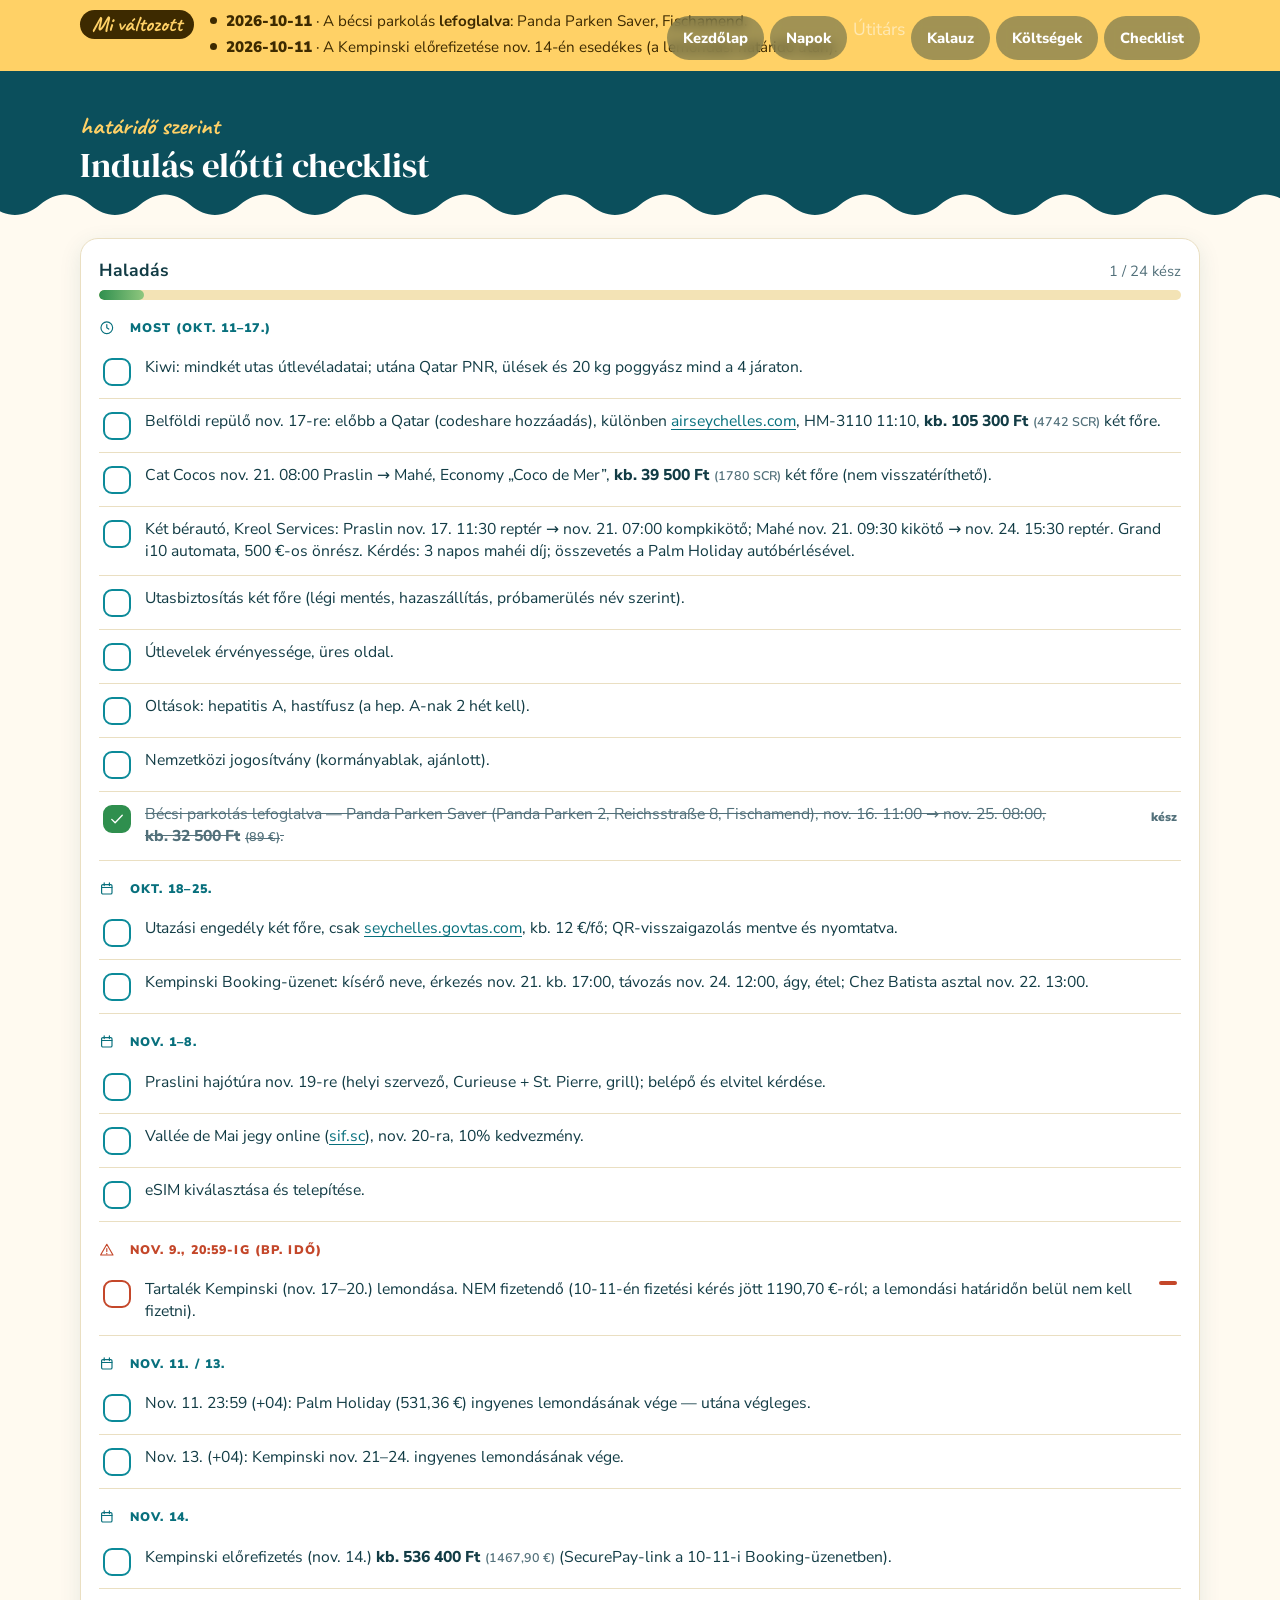
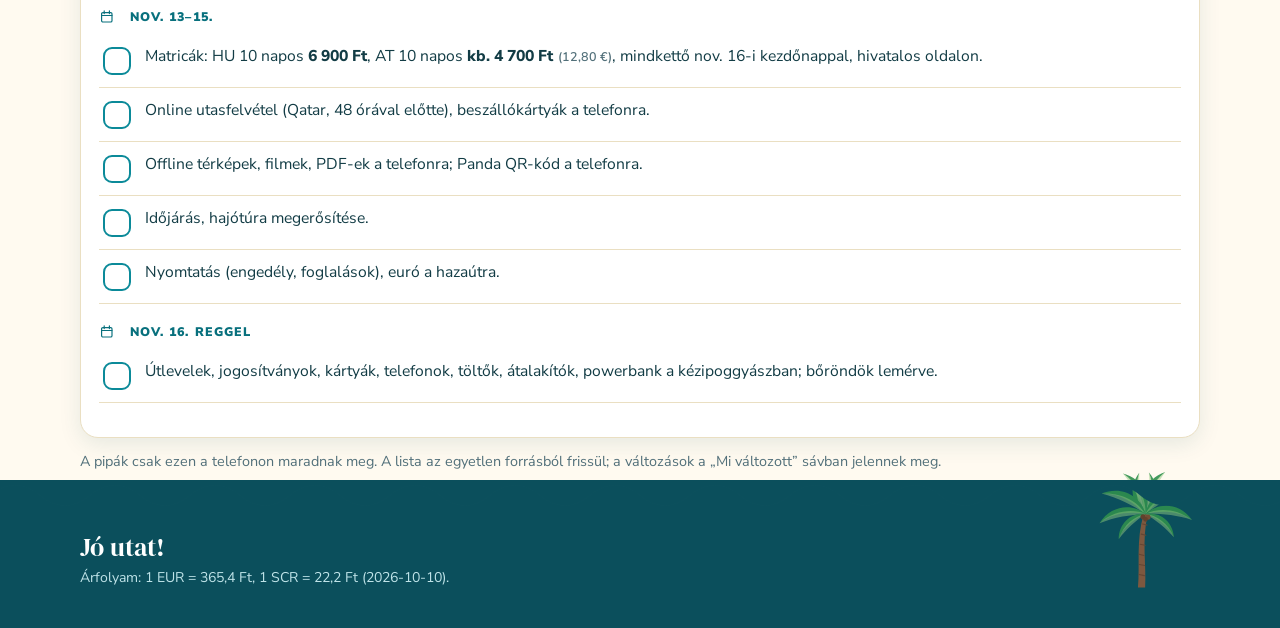
==== checklist.html @ 1a0207c1 "update 2026-10-11 13:20" ====
<!doctype html>
<html lang="hu">
<head>
<meta charset="utf-8">
<meta name="viewport" content="width=device-width,initial-scale=1,viewport-fit=cover">
<meta name="theme-color" content="#0b4f5c">
<meta name="robots" content="noindex, nofollow">
<meta name="rate-eur" content="365.4"><meta name="rate-scr" content="22.2"><meta name="rate-date" content="open.er-api.com, 2026-10-10">
<title>Indulás előtti checklist | Seychelle 2026</title>
<meta name="description" content="Határidő szerinti teendők az indulásig, 2026. november 16-ig.">
<link rel="stylesheet" href="assets/css/site.css">
</head>
<body>
<div class="changed" role="status">
  <div class="wrap">
    <span class="tag">Mi változott</span>
    <ul><li><time datetime="2026-10-11">2026-10-11</time> · A bécsi parkolás <b>lefoglalva</b>: Panda Parken Saver, Fischamend.</li><li><time datetime="2026-10-11">2026-10-11</time> · A Kempinski előrefizetése nov. 14-én esedékes (a lemondási határidő után).</li></ul>
  </div>
</div>
<header class="pagehead" style="background:var(--deep);color:#fff;padding:18px 0 34px">
  <div class="wrap"><nav class="topnav" aria-label="Fő menü"><a href="index.html">Kezdőlap</a><a href="index.html#napok">Napok</a><span class="soon " title="hamarosan" aria-disabled="true">Útitárs</span><a href="kalauz.html">Kalauz</a><a href="koltsegek.html">Költségek</a><a href="checklist.html">Checklist</a></nav>
    <div class="kick" style="font-family:var(--hand);font-weight:700;font-size:1.55rem;color:var(--sun);margin-top:18px">határidő szerint</div>
    <h1 style="color:#fff">Indulás előtti checklist</h1>
  </div>
</header>
<div class="wave" aria-hidden="true"></div>
<main class="wrap" style="padding-top:18px">
  <div class="card" id="cl-main">
    <div style="display:flex;justify-content:space-between;align-items:baseline;gap:12px"><b>Haladás</b><span data-progress-label class="small" style="color:var(--muted)"></span></div>
    <div class="prog" data-progress="#cl-main"><i></i></div>
      <div class="cl-group">
        <h4><svg class="ic" aria-hidden="true"><use href="assets/icons.svg#clock"/></svg>Most (okt. 11–17.)</h4>
        <label class="chk"><input type="checkbox" data-k="cl1"><span class="box"><svg class="ic" aria-hidden="true"><use href="assets/icons.svg#check"/></svg></span><span class="tx">Kiwi: mindkét utas útlevéladatai; utána Qatar PNR, ülések és 20 kg poggyász mind a 4 járaton.</span><span class="due"></span></label>
        <label class="chk"><input type="checkbox" data-k="cl2"><span class="box"><svg class="ic" aria-hidden="true"><use href="assets/icons.svg#check"/></svg></span><span class="tx">Belföldi repülő nov. 17-re: előbb a Qatar (codeshare hozzáadás), különben <a href="https://www.airseychelles.com" target="_blank" rel="noopener">airseychelles.com</a>, HM-3110 11:10, <span class="ar"><span class="ar-ft">kb. 105 300 Ft</span><span class="ar-eredeti">4742 SCR</span></span> két főre.</span><span class="due"></span></label>
        <label class="chk"><input type="checkbox" data-k="cl3"><span class="box"><svg class="ic" aria-hidden="true"><use href="assets/icons.svg#check"/></svg></span><span class="tx">Cat Cocos nov. 21. 08:00 Praslin → Mahé, Economy „Coco de Mer”, <span class="ar"><span class="ar-ft">kb. 39 500 Ft</span><span class="ar-eredeti">1780 SCR</span></span> két főre (nem visszatéríthető).</span><span class="due"></span></label>
        <label class="chk"><input type="checkbox" data-k="cl4"><span class="box"><svg class="ic" aria-hidden="true"><use href="assets/icons.svg#check"/></svg></span><span class="tx">Két bérautó, Kreol Services: Praslin nov. 17. 11:30 reptér → nov. 21. 07:00 kompkikötő; Mahé nov. 21. 09:30 kikötő → nov. 24. 15:30 reptér. Grand i10 automata, 500 €-os önrész. Kérdés: 3 napos mahéi díj; összevetés a Palm Holiday autóbérlésével.</span><span class="due"></span></label>
        <label class="chk"><input type="checkbox" data-k="cl5"><span class="box"><svg class="ic" aria-hidden="true"><use href="assets/icons.svg#check"/></svg></span><span class="tx">Utasbiztosítás két főre (légi mentés, hazaszállítás, próbamerülés név szerint).</span><span class="due"></span></label>
        <label class="chk"><input type="checkbox" data-k="cl6"><span class="box"><svg class="ic" aria-hidden="true"><use href="assets/icons.svg#check"/></svg></span><span class="tx">Útlevelek érvényessége, üres oldal.</span><span class="due"></span></label>
        <label class="chk"><input type="checkbox" data-k="cl7"><span class="box"><svg class="ic" aria-hidden="true"><use href="assets/icons.svg#check"/></svg></span><span class="tx">Oltások: hepatitis A, hastífusz (a hep. A-nak 2 hét kell).</span><span class="due"></span></label>
        <label class="chk"><input type="checkbox" data-k="cl8"><span class="box"><svg class="ic" aria-hidden="true"><use href="assets/icons.svg#check"/></svg></span><span class="tx">Nemzetközi jogosítvány (kormányablak, ajánlott).</span><span class="due"></span></label>
        <label class="chk"><input type="checkbox" data-k="cl9" checked disabled><span class="box"><svg class="ic" aria-hidden="true"><use href="assets/icons.svg#check"/></svg></span><span class="tx">Bécsi parkolás lefoglalva — Panda Parken Saver (Panda Parken 2, Reichsstraße 8, Fischamend), nov. 16. 11:00 → nov. 25. 08:00, <span class="ar"><span class="ar-ft">kb. 32 500 Ft</span><span class="ar-eredeti">89 €</span></span>.</span><span class="due">kész</span></label>
      </div>
      <div class="cl-group">
        <h4><svg class="ic" aria-hidden="true"><use href="assets/icons.svg#calendar"/></svg>okt. 18–25.</h4>
        <label class="chk"><input type="checkbox" data-k="cl10"><span class="box"><svg class="ic" aria-hidden="true"><use href="assets/icons.svg#check"/></svg></span><span class="tx">Utazási engedély két főre, csak <a href="https://seychelles.govtas.com" target="_blank" rel="noopener">seychelles.govtas.com</a>, kb. 12 €/fő; QR-visszaigazolás mentve és nyomtatva.</span><span class="due"></span></label>
        <label class="chk"><input type="checkbox" data-k="cl11"><span class="box"><svg class="ic" aria-hidden="true"><use href="assets/icons.svg#check"/></svg></span><span class="tx">Kempinski Booking-üzenet: kísérő neve, érkezés nov. 21. kb. 17:00, távozás nov. 24. 12:00, ágy, étel; Chez Batista asztal nov. 22. 13:00.</span><span class="due"></span></label>
      </div>
      <div class="cl-group">
        <h4><svg class="ic" aria-hidden="true"><use href="assets/icons.svg#calendar"/></svg>nov. 1–8.</h4>
        <label class="chk"><input type="checkbox" data-k="cl12"><span class="box"><svg class="ic" aria-hidden="true"><use href="assets/icons.svg#check"/></svg></span><span class="tx">Praslini hajótúra nov. 19-re (helyi szervező, Curieuse + St. Pierre, grill); belépő és elvitel kérdése.</span><span class="due"></span></label>
        <label class="chk"><input type="checkbox" data-k="cl13"><span class="box"><svg class="ic" aria-hidden="true"><use href="assets/icons.svg#check"/></svg></span><span class="tx">Vallée de Mai jegy online (<a href="https://www.sif.sc" target="_blank" rel="noopener">sif.sc</a>), nov. 20-ra, 10% kedvezmény.</span><span class="due"></span></label>
        <label class="chk"><input type="checkbox" data-k="cl14"><span class="box"><svg class="ic" aria-hidden="true"><use href="assets/icons.svg#check"/></svg></span><span class="tx">eSIM kiválasztása és telepítése.</span><span class="due"></span></label>
      </div>
      <div class="cl-group">
        <h4 style="color:var(--coral-d)"><svg class="ic" aria-hidden="true"><use href="assets/icons.svg#alert"/></svg>Nov. 9., 20:59-ig (bp. idő)</h4>
        <label class="chk crit"><input type="checkbox" data-k="cl15"><span class="box"><svg class="ic" aria-hidden="true"><use href="assets/icons.svg#check"/></svg></span><span class="tx">Tartalék Kempinski (nov. 17–20.) lemondása. NEM fizetendő (10-11-én fizetési kérés jött 1190,70 €-ról; a lemondási határidőn belül nem kell fizetni).</span><span class="due"></span></label>
      </div>
      <div class="cl-group">
        <h4><svg class="ic" aria-hidden="true"><use href="assets/icons.svg#calendar"/></svg>nov. 11. / 13.</h4>
        <label class="chk"><input type="checkbox" data-k="cl16"><span class="box"><svg class="ic" aria-hidden="true"><use href="assets/icons.svg#check"/></svg></span><span class="tx">Nov. 11. 23:59 (+04): Palm Holiday (531,36 €) ingyenes lemondásának vége — utána végleges.</span><span class="due"></span></label>
        <label class="chk"><input type="checkbox" data-k="cl17"><span class="box"><svg class="ic" aria-hidden="true"><use href="assets/icons.svg#check"/></svg></span><span class="tx">Nov. 13. (+04): Kempinski nov. 21–24. ingyenes lemondásának vége.</span><span class="due"></span></label>
      </div>
      <div class="cl-group">
        <h4><svg class="ic" aria-hidden="true"><use href="assets/icons.svg#calendar"/></svg>nov. 14.</h4>
        <label class="chk"><input type="checkbox" data-k="cl18"><span class="box"><svg class="ic" aria-hidden="true"><use href="assets/icons.svg#check"/></svg></span><span class="tx">Kempinski előrefizetés (nov. 14.) <span class="ar"><span class="ar-ft">kb. 536 400 Ft</span><span class="ar-eredeti">1467,90 €</span></span> (SecurePay-link a 10-11-i Booking-üzenetben).</span><span class="due"></span></label>
      </div>
      <div class="cl-group">
        <h4><svg class="ic" aria-hidden="true"><use href="assets/icons.svg#calendar"/></svg>nov. 13–15.</h4>
        <label class="chk"><input type="checkbox" data-k="cl19"><span class="box"><svg class="ic" aria-hidden="true"><use href="assets/icons.svg#check"/></svg></span><span class="tx">Matricák: HU 10 napos <span class="ar"><span class="ar-ft">6 900 Ft</span></span>, AT 10 napos <span class="ar"><span class="ar-ft">kb. 4 700 Ft</span><span class="ar-eredeti">12,80 €</span></span>, mindkettő nov. 16-i kezdőnappal, hivatalos oldalon.</span><span class="due"></span></label>
        <label class="chk"><input type="checkbox" data-k="cl20"><span class="box"><svg class="ic" aria-hidden="true"><use href="assets/icons.svg#check"/></svg></span><span class="tx">Online utasfelvétel (Qatar, 48 órával előtte), beszállókártyák a telefonra.</span><span class="due"></span></label>
        <label class="chk"><input type="checkbox" data-k="cl21"><span class="box"><svg class="ic" aria-hidden="true"><use href="assets/icons.svg#check"/></svg></span><span class="tx">Offline térképek, filmek, PDF-ek a telefonra; Panda QR-kód a telefonra.</span><span class="due"></span></label>
        <label class="chk"><input type="checkbox" data-k="cl22"><span class="box"><svg class="ic" aria-hidden="true"><use href="assets/icons.svg#check"/></svg></span><span class="tx">Időjárás, hajótúra megerősítése.</span><span class="due"></span></label>
        <label class="chk"><input type="checkbox" data-k="cl23"><span class="box"><svg class="ic" aria-hidden="true"><use href="assets/icons.svg#check"/></svg></span><span class="tx">Nyomtatás (engedély, foglalások), euró a hazaútra.</span><span class="due"></span></label>
      </div>
      <div class="cl-group">
        <h4><svg class="ic" aria-hidden="true"><use href="assets/icons.svg#calendar"/></svg>nov. 16. reggel</h4>
        <label class="chk"><input type="checkbox" data-k="cl24"><span class="box"><svg class="ic" aria-hidden="true"><use href="assets/icons.svg#check"/></svg></span><span class="tx">Útlevelek, jogosítványok, kártyák, telefonok, töltők, átalakítók, powerbank a kézipoggyászban; bőröndök lemérve.</span><span class="due"></span></label>
      </div>
  </div>
  <p class="small" style="margin:12px 0 28px;color:var(--muted);font-size:.9rem">A pipák csak ezen a telefonon maradnak meg. A lista az egyetlen forrásból frissül; a változások a „Mi változott” sávban jelennek meg.</p>
</main>
<footer class="foot">
  <div class="wave deep" aria-hidden="true"></div>
  <div class="wrap">
    <img class="palm" src="assets/ill/palm.svg" alt="">
    <h3>Jó utat!</h3>
    <p class="rates" data-rates>Árfolyam: 1 EUR = 365,4 Ft, 1 SCR = 22,2 Ft (2026-10-10).</p>
  </div>
</footer>
<nav class="tabs" aria-label="Alsó menü"><a href="index.html"><svg class="ic" aria-hidden="true"><use href="assets/icons.svg#map"/></svg>Kezdőlap</a><a href="index.html#napok"><svg class="ic" aria-hidden="true"><use href="assets/icons.svg#calendar"/></svg>Napok</a><span class="soon " title="hamarosan" aria-disabled="true"><svg class="ic" aria-hidden="true"><use href="assets/icons.svg#bag"/></svg>Útitárs</span><a href="checklist.html" aria-current="page"><svg class="ic" aria-hidden="true"><use href="assets/icons.svg#list"/></svg>Checklist</a></nav>
<script src="assets/js/site.js" defer></script>
</body>
</html>
---- assets/css/site.css ----
/* Seychelle útiterv: mobile-first design system.
   Tokens first, then base, layout, components. No build step. */
@font-face{font-family:"DM Serif Display";src:url(../fonts/DMSerifDisplay-Regular.woff) format("woff");font-display:swap}
@font-face{font-family:"Caveat";src:url(../fonts/Caveat.woff) format("woff");font-weight:400 700;font-display:swap}
@font-face{font-family:"Nunito Sans";src:url(../fonts/NunitoSans.woff) format("woff");font-weight:200 1000;font-display:swap}

:root{
  --deep:#0b4f5c; --deep2:#082f38; --lagoon:#0b8a99; --lagoon-d:#08707d; --foam:#e3f4f5;
  --paper:#fffaf0; --sand:#fbf3e1; --sand2:#f3e3b5; --line:#eadfc2;
  --coral:#ef6f4c; --coral-d:#c4472a; --sun:#ffd166; --sun-d:#9a6a00;
  --palm:#2f8f4e; --palm-d:#23703c; --leaf:#8fc77e; --gold:#c89500;
  --ink:#123c45; --muted:#52707a; --white:#fff;
  --r:18px; --r-s:12px; --shadow:0 6px 22px rgba(11,79,92,.10); --shadow-s:0 2px 8px rgba(11,79,92,.08);
  --serif:"DM Serif Display",Georgia,serif; --hand:"Caveat","Bradley Hand",cursive;
  --sans:"Nunito Sans","Avenir Next",system-ui,-apple-system,"Segoe UI",sans-serif;
}
*{box-sizing:border-box}
html{-webkit-text-size-adjust:100%;scroll-behavior:smooth}
body{margin:0;background:var(--paper);color:var(--ink);font:400 17px/1.55 var(--sans);padding-bottom:84px;
  -webkit-font-smoothing:antialiased}
img,svg{max-width:100%}
a{color:var(--lagoon-d);text-underline-offset:3px}
h1,h2,h3{font-family:var(--serif);font-weight:400;color:var(--deep);margin:0;line-height:1.12}
h4{margin:0 0 6px;font-size:.78rem;text-transform:uppercase;letter-spacing:.09em;color:var(--lagoon-d);font-weight:900}
p{margin:0 0 .8em}
.wrap{width:min(1120px,100% - 32px);margin-inline:auto}
.sr{position:absolute;left:-9999px}
.ic{width:1.25em;height:1.25em;flex:none;vertical-align:-.22em}
:focus-visible{outline:3px solid var(--coral);outline-offset:3px;border-radius:6px}

/* "Mi változott" band: top of every page */
.changed{background:var(--sun);color:#3d2a00;font-size:.95rem}
.changed .wrap{display:flex;gap:10px 16px;align-items:flex-start;padding:10px 0;flex-wrap:wrap}
.changed .tag{font-family:var(--hand);font-weight:700;font-size:1.35rem;line-height:1;background:#3d2a00;color:var(--sun);padding:3px 12px 4px;border-radius:999px}
.changed time{font-weight:900}
.changed ul{margin:0;padding:0;list-style:none;flex:1 1 280px}
.changed li{margin:0 0 2px}
.changed li::before{content:"";display:inline-block;width:7px;height:7px;border-radius:50%;background:#3d2a00;margin:0 9px 2px 0}

/* Hero */
.hero{position:relative;color:#fff;background:var(--deep);isolation:isolate;overflow:hidden;
  min-height:min(74svh,760px);display:flex;flex-direction:column;justify-content:flex-end;padding:64px 0 56px}
.hero>.bg{position:absolute;inset:0;width:100%;height:100%;object-fit:cover;object-position:64% 80%;z-index:-3}
.hero::before{content:"";position:absolute;inset:0;z-index:-2;
  background:linear-gradient(180deg,rgba(8,47,56,.55) 0%,rgba(8,47,56,.06) 30%,rgba(8,47,56,.35) 62%,rgba(8,47,56,.9) 100%)}
.hero .palm{display:none;position:absolute;bottom:-12px;z-index:-1;pointer-events:none;filter:drop-shadow(0 6px 10px rgba(8,47,56,.35))}
.hero .who{text-shadow:0 2px 12px rgba(8,47,56,.85),0 0 3px rgba(8,47,56,.6);font-family:var(--hand);font-weight:700;font-size:clamp(1.5rem,5vw,2.1rem);color:var(--sun);line-height:1;margin-bottom:6px}
.hero h1{color:#fff;font-size:clamp(2.7rem,12vw,5.6rem);letter-spacing:-.01em;text-shadow:0 3px 24px rgba(8,47,56,.55)}
.hero .route{font-size:clamp(1.05rem,3.4vw,1.4rem);margin:10px 0 22px;font-weight:700;text-shadow:0 2px 12px rgba(8,47,56,.6)}
.hero .route i{font-style:normal;color:var(--sun);margin:0 .35em}
.stats{display:grid;grid-template-columns:1fr 1fr;gap:10px;max-width:720px}
.stat{background:rgba(8,47,56,.46);backdrop-filter:blur(8px);-webkit-backdrop-filter:blur(8px);border:1px solid rgba(255,255,255,.28);border-radius:var(--r-s);padding:8px 12px}
.stat b{display:block;font-family:var(--serif);font-weight:400;font-size:1.65rem;line-height:1;color:var(--sun)}
.stat span{font-size:.8rem;line-height:1.25;display:block;margin-top:3px}
.count{display:inline-flex;gap:8px;align-items:center;margin-top:16px;background:var(--coral-d);color:#fff;border-radius:999px;padding:7px 16px;font-weight:800;font-size:.95rem}
.count:empty{display:none}
.hero>.credit,.dayhero>.credit{position:absolute;right:8px;bottom:56px;writing-mode:vertical-rl;font-size:.68rem;color:rgba(255,255,255,.9);text-shadow:0 1px 3px rgba(0,0,0,.7);z-index:2}
.ph .credit{position:absolute;right:10px;top:8px;font-size:.68rem;color:rgba(255,255,255,.92);text-shadow:0 1px 3px rgba(0,0,0,.7)}
.hero>.credit a,.dayhero>.credit a,.ph .credit a{color:inherit}
.wave{height:34px;margin-top:-33px;position:relative;z-index:1;background:url(../ill/wave-paper.svg) repeat-x bottom/200px 100%}
.wave.sand{background-image:url(../ill/wave-sand.svg)}
.wave.deep{background-image:url(../ill/wave-deep.svg);margin-top:0;transform:scaleY(-1);margin-bottom:-1px}

/* Sections */
.sec{padding:40px 0 28px}
.sec.sand{background:var(--sand)}
.sec-head{display:flex;align-items:flex-end;justify-content:space-between;gap:16px;margin-bottom:22px}
.sec-head .kick{font-family:var(--hand);font-weight:700;font-size:1.55rem;line-height:1;color:var(--coral-d)}
.sec-head h2{font-size:clamp(1.9rem,6vw,2.8rem)}
.sec-head .deco{height:74px;width:auto;flex:none;opacity:.95}
.lead{font-size:1.08rem;max-width:62ch}
.card{background:#fff;border-radius:var(--r);box-shadow:var(--shadow);padding:18px 18px 16px;border:1px solid var(--line)}
.card.flat{box-shadow:none}
.card.tint{background:var(--foam);border-color:#c9e6e9}
.card.warm{background:var(--sand);border-color:var(--sand2)}
.card.crit{background:#fff1ec;border-color:#f6c4b6}
.card.crit h4{color:var(--coral-d)}
.card.go{background:#eef7ea;border-color:#cfe6c6}.card.go h4{color:var(--palm-d)}
.grid{display:grid;gap:16px}
.chip{display:inline-flex;align-items:center;gap:6px;font-size:.78rem;font-weight:900;letter-spacing:.04em;padding:3px 11px;border-radius:999px;background:var(--foam);color:var(--deep)}
.chip.crit{background:var(--coral-d);color:#fff}
.chip.ok{background:var(--palm-d);color:#fff}
.chip.sun{background:var(--sun);color:#3d2a00}

/* Prices (build output): <span class="ar"><span class="ar-ft">kb. 106 300 Ft</span><span class="ar-eredeti">291 €</span></span>
   Forint is primary, the original currency is secondary and smaller. HUF items have only .ar-ft. */
.ar{white-space:nowrap}
.ar-ft{font-weight:800}
.ar-eredeti{font-weight:600;font-size:.8em;color:var(--muted);margin-left:.4em}
.ar-eredeti::before{content:"("}.ar-eredeti::after{content:")"}
.big .ar{white-space:normal}
.big .ar-ft{display:block;font-family:var(--serif);font-weight:400;font-size:2rem;color:var(--deep);line-height:1.05}
.big .ar-eredeti{display:block;margin:2px 0 0;font:700 .92rem var(--sans)}
.big .ar-eredeti::before,.big .ar-eredeti::after,.fact .ar-eredeti::before,.fact .ar-eredeti::after{content:none}
.fact .v .ar-ft{display:block}
.fact .v .ar-eredeti{display:block;margin:0;font:700 .74rem var(--sans)}
.alt .ar{font-size:1rem}

/* Buttons and links */
.btn{display:inline-flex;align-items:center;gap:8px;min-height:44px;padding:0 18px;border-radius:999px;background:var(--lagoon-d);color:#fff;
  font-weight:800;font-size:.95rem;text-decoration:none;border:2px solid var(--lagoon-d)}
.btn:hover{background:var(--deep);border-color:var(--deep)}
.btn.ghost{background:transparent;color:var(--lagoon-d)}
.btn.ghost:hover{background:var(--foam)}
.btn.coral{background:var(--coral-d);border-color:var(--coral-d)}
.lnk{font-weight:800;white-space:nowrap}
.lnk .ic{width:.95em;height:.95em;margin-left:3px}

/* Overview map */
.mapcard{padding:0;overflow:hidden;position:relative}
.mapcard img{display:block;width:100%;height:auto}
.legend{display:flex;flex-wrap:wrap;gap:6px 18px;padding:12px 16px;font-size:.88rem;background:#fff;border-top:1px solid var(--line)}
.legend i{display:inline-block;width:26px;height:0;border-top:3px solid;vertical-align:middle;margin-right:7px}

/* 10 days */
.days{display:grid;gap:10px;margin:0;padding:0;list-style:none}
.day{position:relative;display:grid;grid-template-columns:76px 1fr 28px;gap:0 12px;align-items:center;background:#fff;border:1px solid var(--line);
  border-radius:var(--r-s);padding:10px 12px 10px 0;overflow:hidden;color:inherit;text-decoration:none;box-shadow:var(--shadow-s);min-height:76px}
.day::before{content:"";position:absolute;left:0;top:0;bottom:0;width:6px;background:var(--c)}
.day .n{text-align:center;padding-left:10px;line-height:1}
.day .n b{display:block;font-family:var(--serif);font-weight:400;font-size:2rem;color:var(--deep)}
.day .n span{font-size:.64rem;font-weight:900;text-transform:uppercase;letter-spacing:.06em;color:var(--muted)}
.day .t{font-weight:800;line-height:1.25;font-size:.98rem}
.day .t small{display:block;font-weight:600;color:var(--muted);font-size:.84rem;margin-top:2px}
.day .go{color:var(--c)}
.day[data-i=tr]{--c:var(--coral)}.day[data-i=pr]{--c:var(--palm)}.day[data-i=ld]{--c:var(--gold)}.day[data-i=ma]{--c:var(--lagoon)}
a.day:hover{box-shadow:var(--shadow);transform:translateY(-1px)}
.day.soon{background:rgba(255,255,255,.55);box-shadow:none}
.day.soon .go{opacity:.35}
.day.today{outline:3px solid var(--coral-d)}
.day.today::after{content:"MA";position:absolute;right:10px;top:8px;background:var(--coral-d);color:#fff;font-weight:900;font-size:.7rem;padding:1px 9px;border-radius:999px}
.dlegend{display:flex;flex-wrap:wrap;gap:6px 16px;margin:14px 0 0;font-size:.85rem;color:var(--muted)}
.dlegend span::before{content:"";display:inline-block;width:12px;height:12px;border-radius:50%;background:var(--c);margin-right:6px;vertical-align:-1px}

/* Bookings */
.bk{display:grid;gap:14px}
.bk .card{display:grid;grid-template-columns:48px 1fr;gap:4px 14px;align-content:start}
.bk .ico{width:48px;height:48px;border-radius:14px;display:grid;place-items:center;background:var(--foam);color:var(--deep);grid-row:1/4}
.bk .ico svg{width:26px;height:26px}
.bk h3{font-size:1.3rem}
.bk .when{font-weight:700;font-size:.95rem}
.bk .meta{display:flex;flex-wrap:wrap;gap:6px 12px;align-items:center;font-size:.92rem;margin-top:4px}

/* Options: one chosen (exact price, highlighted), the rest below as alternatives */
.optgroup{margin:0 0 28px}
.optgroup>h3{font-size:1.5rem;margin-bottom:4px}
.optgroup>p.q{color:var(--muted);margin-bottom:12px;font-size:.95rem}
.opt{position:relative;background:#fff;border-radius:var(--r);padding:18px 18px 16px;border:2px solid var(--line)}
.opt.sel{border-color:var(--coral-d);box-shadow:0 10px 30px rgba(196,71,42,.16);background:linear-gradient(180deg,#fff 0%,#fff6f1 100%)}
.opt .flag{position:absolute;top:-13px;left:16px;background:var(--coral-d);color:#fff;font-weight:900;font-size:.76rem;letter-spacing:.09em;text-transform:uppercase;
  padding:4px 12px 4px 9px;border-radius:999px;display:inline-flex;gap:5px;align-items:center}
.opt .flag svg{width:15px;height:15px}
.opt h4{margin-top:4px;color:var(--lagoon-d)}
.opt h3{font-size:1.45rem;margin:4px 0 8px}
.opt ul{margin:8px 0 12px;padding-left:1.15em;font-size:.95rem}
.opt li{margin-bottom:3px}
.opt .illo{display:none;position:absolute;right:12px;top:10px;height:56px;opacity:.95}
.alts{margin-top:10px}
.alts>summary{cursor:pointer;list-style:none;display:flex;align-items:center;gap:8px;min-height:44px;font-weight:800;color:var(--lagoon-d);padding:0 4px}
.alts>summary::-webkit-details-marker{display:none}
.alts>summary::before{content:"+";display:grid;place-items:center;width:24px;height:24px;border-radius:50%;background:var(--foam);font-weight:900}
.alts[open]>summary::before{content:"\2212"}
.alt{display:grid;gap:4px 14px;padding:12px 14px;margin-top:8px;border:1.5px dashed #cdbd93;border-radius:var(--r-s);background:rgba(255,255,255,.65)}
.alt b{font-size:1rem}
.alt p{margin:0;font-size:.9rem;color:var(--muted)}

/* Checklist (tickable, saved in localStorage) */
.prog{height:10px;border-radius:99px;background:var(--sand2);overflow:hidden;margin:6px 0 18px}
.prog>i{display:block;height:100%;width:0;background:linear-gradient(90deg,var(--palm),var(--leaf));border-radius:99px;transition:width .3s}
.cl-group{margin:0 0 18px}
.cl-group h4{display:flex;gap:8px;align-items:center;margin-bottom:8px}
.chk{display:grid;grid-template-columns:30px 1fr auto;gap:12px;align-items:start;padding:12px 4px;border-bottom:1px solid var(--line);cursor:pointer;min-height:48px}
.chk input{position:absolute;opacity:0}
.chk .box{width:28px;height:28px;border-radius:9px;border:2.5px solid var(--lagoon);display:grid;place-items:center;color:transparent;background:#fff;margin-top:1px}
.chk .box svg{width:18px;height:18px;stroke-width:3.2}
.chk input:checked+.box{background:var(--palm);border-color:var(--palm);color:#fff}
.chk input:checked~.tx{text-decoration:line-through;color:var(--muted)}
.chk input:focus-visible+.box{outline:3px solid var(--coral);outline-offset:2px}
.chk .tx{font-size:.98rem;line-height:1.4}
.chk .due{font-size:.76rem;font-weight:900;color:var(--muted);white-space:nowrap;padding-top:4px}
.chk.crit .box{border-color:var(--coral-d)}
.chk.crit .due{color:#fff;background:var(--coral-d);padding:2px 9px;border-radius:999px;margin-top:2px}

/* Quick links */
.ql{display:grid;grid-template-columns:1fr 1fr;gap:10px}
.ql a{display:flex;gap:10px;align-items:center;background:#fff;border:1px solid var(--line);border-radius:var(--r-s);padding:12px;text-decoration:none;color:var(--ink);min-height:64px;box-shadow:var(--shadow-s)}
.ql a:hover{border-color:var(--lagoon)}
.ql .qi{width:40px;height:40px;border-radius:12px;background:var(--foam);color:var(--deep);display:grid;place-items:center;flex:none}
.ql b{display:block;font-size:.95rem;line-height:1.2}
.ql small{display:none;color:var(--muted);font-size:.78rem;overflow-wrap:anywhere}

/* Footer */
.foot{background:var(--deep);color:#d6edf0;padding:0 0 28px;margin-top:40px;position:relative}
.foot .wave.deep{margin-top:-33px}
.foot .wrap{padding-top:20px;position:relative}
.foot h3{color:#fff;font-size:1.6rem;margin-bottom:6px}
.foot a{color:var(--sun)}
.foot small,.foot p{font-size:.88rem}
.foot details{margin-top:12px;font-size:.84rem}
.foot summary{cursor:pointer;font-weight:800;min-height:44px;display:flex;align-items:center}
.foot ul{padding-left:1.1em;margin:6px 0}
.foot .palm{display:none;position:absolute;right:6px;bottom:0;height:130px;opacity:.9}

/* Bottom tab bar (phones) */
.tabs{position:fixed;left:0;right:0;bottom:0;z-index:50;background:rgba(255,250,240,.96);backdrop-filter:blur(10px);-webkit-backdrop-filter:blur(10px);
  border-top:1px solid var(--line);display:grid;grid-template-columns:repeat(4,1fr);padding:6px 6px calc(6px + env(safe-area-inset-bottom))}
.tabs a,.tabs .soon{display:flex;flex-direction:column;align-items:center;gap:2px;font-size:.72rem;font-weight:800;color:var(--muted);text-decoration:none;min-height:50px;justify-content:center;border-radius:12px}
.tabs a svg,.tabs .soon svg{width:24px;height:24px}
.tabs a[aria-current]{color:var(--deep);background:var(--foam)}
.topnav{display:none}

/* Day page */
.dayhero{position:relative;color:#fff;background:var(--deep);isolation:isolate;overflow:hidden;min-height:min(70svh,560px);display:flex;flex-direction:column;justify-content:flex-end;padding:92px 0 58px}
.dayhero>.bg{position:absolute;inset:0;width:100%;height:100%;object-fit:cover;object-position:60% 60%;z-index:-3}
.dayhero::before{content:"";position:absolute;inset:0;z-index:-2;background:linear-gradient(180deg,rgba(8,47,56,.55),rgba(8,47,56,.05) 36%,rgba(8,47,56,.88))}
.dayhero .back{position:absolute;top:16px;left:max(16px,calc((100% - 1120px)/2));display:inline-flex;gap:6px;align-items:center;color:#fff;font-weight:800;text-decoration:none;
  background:rgba(8,47,56,.5);padding:8px 14px 8px 10px;border-radius:999px;min-height:44px}
.dayhero .badge{align-self:flex-start;background:var(--coral-d);color:#fff;font-weight:900;font-size:.78rem;letter-spacing:.09em;padding:5px 14px;border-radius:999px;margin-bottom:12px;display:inline-flex;gap:6px;align-items:center}
.dayhero .row{display:flex;gap:16px;align-items:flex-end}
.dayhero .num{font-family:var(--serif);font-size:clamp(4.4rem,22vw,8rem);line-height:.78;color:var(--sun);-webkit-text-stroke:1.5px #b98100;text-shadow:0 4px 18px rgba(0,0,0,.3)}
.dayhero .lbl{font-weight:800;letter-spacing:.04em;font-size:.95rem;text-shadow:0 2px 8px rgba(8,47,56,.6)}
.dayhero h1{color:#fff;font-size:clamp(1.9rem,7vw,3.4rem);text-shadow:0 3px 20px rgba(8,47,56,.6)}
.dayhero .palm{display:none;position:absolute;right:-24px;bottom:-10px;height:52%;z-index:-1;transform:scaleX(-1);filter:drop-shadow(0 6px 10px rgba(8,47,56,.35))}
.facts{display:flex;gap:10px;overflow-x:auto;padding:4px 16px 12px;margin:-4px -16px 20px;scroll-snap-type:x proximity;-webkit-overflow-scrolling:touch}
.fact{flex:0 0 auto;min-width:150px;scroll-snap-align:start;background:#fff;border:1px solid var(--line);border-radius:var(--r-s);padding:10px 14px;box-shadow:var(--shadow-s)}
.fact .k{display:flex;gap:6px;align-items:center;font-size:.72rem;font-weight:900;text-transform:uppercase;letter-spacing:.08em;color:var(--muted)}
.fact .k svg{width:16px;height:16px;color:var(--lagoon-d)}
.fact .v{font-family:var(--serif);font-size:1.3rem;color:var(--deep);line-height:1.2;margin-top:2px}
.fact.hl{background:var(--sun);border-color:#e0b53c}.fact.hl .v{color:#3d2a00}
.daynav{display:flex;justify-content:space-between;gap:10px;margin:0 0 6px}
.daynav a,.daynav span{display:inline-flex;align-items:center;gap:6px;min-height:44px;font-weight:800;font-size:.92rem;text-decoration:none;padding:0 14px;border-radius:999px;background:var(--foam);color:var(--deep)}
.daynav span{opacity:.45}
.cols{display:grid;gap:24px}
.tl{list-style:none;margin:0;padding:0;position:relative}
.tl::before{content:"";position:absolute;left:14px;top:12px;bottom:12px;width:3px;background:linear-gradient(180deg,var(--sand2),var(--lagoon) 15%,var(--lagoon) 85%,var(--sand2));border-radius:3px;opacity:.5}
.tl li{position:relative;padding:0 0 22px 46px}
.tl li::before{content:"";position:absolute;left:5px;top:5px;width:21px;height:21px;border-radius:50%;background:#fff;border:4px solid var(--lagoon)}
.tl li .t{display:inline-block;font-weight:900;color:var(--lagoon-d);letter-spacing:.02em;font-size:.95rem;font-variant-numeric:tabular-nums}
.tl li .w{display:block;font-weight:800;font-size:1.06rem;line-height:1.3;margin:0 0 2px}
.tl li .d{display:block;color:#35575f;font-size:.96rem}
.tl li.hl::before{background:var(--sun);border-color:#d9a300;box-shadow:0 0 0 5px rgba(255,209,102,.4)}
.tl li.hl .w{color:var(--deep)}
.tl li.go::before{border-color:var(--coral-d);background:var(--coral-d);box-shadow:0 0 0 5px rgba(239,111,76,.22)}
.tl li.go .t{color:var(--coral-d)}
.tl li.go .w{display:flex;gap:7px;align-items:flex-start}
.tl li.go .w svg{margin-top:3px;color:var(--coral-d)}
.side{display:grid;gap:16px;align-content:start}
.ph{position:relative;border-radius:var(--r);overflow:hidden;box-shadow:var(--shadow);aspect-ratio:4/3;background:var(--sand2)}
.ph img{width:100%;height:100%;object-fit:cover;display:block}
.ph .cap{position:absolute;left:0;right:0;bottom:0;padding:26px 14px 9px;color:#fff;font-weight:800;font-size:.95rem;background:linear-gradient(transparent,rgba(8,47,56,.78))}
.ph .credit{bottom:auto;top:8px}
.pack{list-style:none;margin:0;padding:0}
.pack .chk{padding:9px 2px;min-height:44px;grid-template-columns:26px 1fr}
.pack .chk .box{width:24px;height:24px;border-radius:8px}
.pack .chk .box svg{width:15px;height:15px}
.card .small{font-size:.92rem;margin:0}
.tide{padding:14px 12px 10px}
.tide>svg{display:block;width:100%;height:auto}
.tide figcaption{font-size:.84rem;color:var(--muted);padding:2px 6px 0}
.tide .tx{font:800 16px var(--sans);fill:var(--deep)}
.tide .ax{font:700 15px var(--sans);fill:var(--muted)}

/* Tablet and up */
@media (min-width:720px){
  body{font-size:17.5px;padding-bottom:0}
  .stats{grid-template-columns:repeat(4,1fr)}
  .days{grid-template-columns:repeat(2,1fr)}
  .bk{grid-template-columns:repeat(2,1fr)}
  .ql{grid-template-columns:repeat(4,1fr)}
  .optgroup .grid2{display:grid;grid-template-columns:1.25fr 1fr;gap:18px;align-items:start}
  .tabs{display:none}
  .topnav{display:flex;position:absolute;z-index:5;top:16px;right:max(16px,calc((100% - 1120px)/2));gap:6px}
  .topnav a{color:#fff;text-decoration:none;font-weight:800;font-size:.92rem;padding:9px 16px;border-radius:999px;background:rgba(8,47,56,.38);backdrop-filter:blur(6px);min-height:44px;display:inline-flex;align-items:center}
  .topnav a:hover{background:rgba(8,47,56,.7)}
  .dayhero .back{display:none}
  .hero .palm,.dayhero .palm{display:block}
  .hero .palm.r{right:-30px;height:74%;transform:scaleX(-1) rotate(2deg)}
  .hero .palm.l{right:150px;left:auto;height:52%;transform:rotate(3deg)}
  .opt .illo{display:block}
  .ql small{display:block}
  .foot .palm{display:block}
}
@media (min-width:1040px){
  .days{grid-template-columns:repeat(5,1fr)}
  .day{grid-template-columns:1fr;gap:6px;padding:14px 14px 14px 20px;align-items:start;min-height:170px}
  .day .n{text-align:left;padding:0;display:flex;align-items:baseline;gap:8px}
  .day .n b{font-size:2.6rem}
  .day .go{position:absolute;right:12px;bottom:12px}
  .cols{grid-template-columns:minmax(0,1fr) 360px;gap:36px}
  .cols.tl-side{align-items:start}
  .facts{flex-wrap:wrap;overflow:visible;margin:0 0 24px;padding:0}
  .fact{flex:1 1 170px}
  .bk{grid-template-columns:repeat(4,1fr)}
  .side{position:sticky;top:20px}
}
@media (prefers-reduced-motion:reduce){*{transition:none!important;scroll-behavior:auto!important}}
@media print{.tabs,.topnav,.changed{display:none}body{padding:0}}
.days>li{display:flex}.days .day{flex:1}
.foot .rates{color:#bfe3e8}

@media (min-width:1040px){
  .mapcard{display:grid;grid-template-columns:minmax(0,600px) 1fr}
  .mapcard>a img{height:100%;object-fit:cover;object-position:50% 60%;max-height:640px}
  .mapcard .legend{flex-direction:column;justify-content:center;gap:18px;padding:32px;border-top:0;border-left:1px solid var(--line);font-size:1rem;background:linear-gradient(180deg,#fff,var(--sand))}
  .mapcard .legend::before{content:"Két átkelés, két jármű";font-family:var(--serif);font-size:1.5rem;color:var(--deep)}
}

h4 .ic{margin-right:7px}

/* costs page (added with koltsegek.html) */
.kgrid{display:grid;gap:14px;margin:0 0 20px}
.kgrid .big{font-family:var(--serif);font-size:2rem;line-height:1.1;color:var(--deep)}
.bars{list-style:none;margin:0;padding:0;display:grid;gap:10px}
.bars li{display:grid;grid-template-columns:minmax(0,9.5rem) 1fr;gap:6px 12px;align-items:center;font-size:.95rem}
.bars .bar{height:14px;border-radius:99px;background:var(--sand2);overflow:hidden}
.bars .bar i{display:block;height:100%;background:linear-gradient(90deg,var(--lagoon),var(--deep));border-radius:99px}
.bars .v{grid-column:2;font-size:.85rem;color:var(--muted);margin-top:-4px}
.ktbl{width:100%;border-collapse:collapse;font-size:.95rem}
.ktbl th{text-align:left;font-size:.78rem;letter-spacing:.05em;text-transform:uppercase;color:var(--muted);padding:6px 8px;border-bottom:2px solid var(--line)}
.ktbl td{padding:10px 8px;border-bottom:1px solid var(--line);vertical-align:top}
.ktbl td.n{text-align:right;white-space:nowrap}
.ktbl tr.total td{font-weight:800;border-bottom:0;background:var(--sand)}
@media (max-width:640px){.ktbl thead{display:none}.ktbl tr{display:grid;grid-template-columns:1fr auto;gap:2px 10px;border-bottom:1px solid var(--line);padding:8px 0}.ktbl td{border:0;padding:2px 4px}.ktbl td.d{grid-column:1/-1;order:3;color:var(--muted);font-size:.88rem}.ktbl td.n{grid-row:1;grid-column:2}}
@media (min-width:880px){.kgrid{grid-template-columns:repeat(3,1fr)}}
.soon{opacity:.5;cursor:default}.tabs .soon{display:flex;flex-direction:column;align-items:center;justify-content:center}
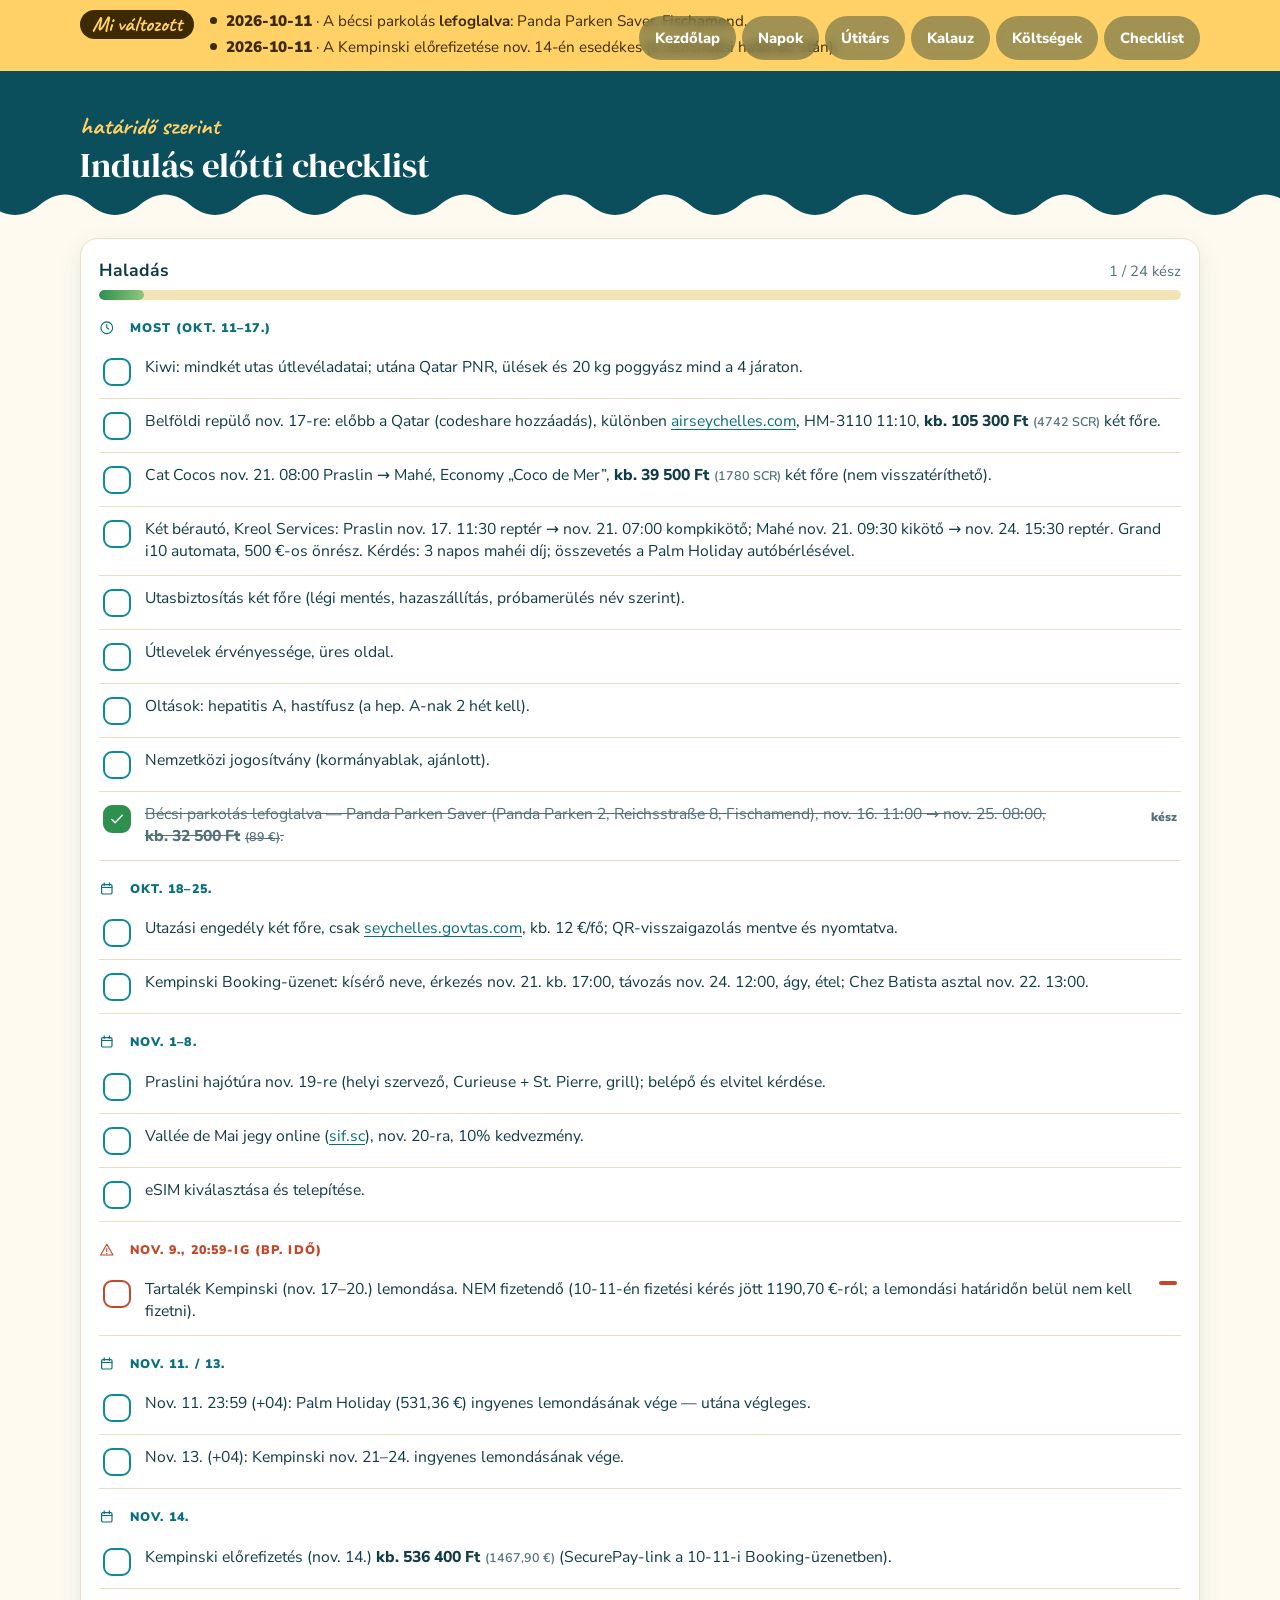
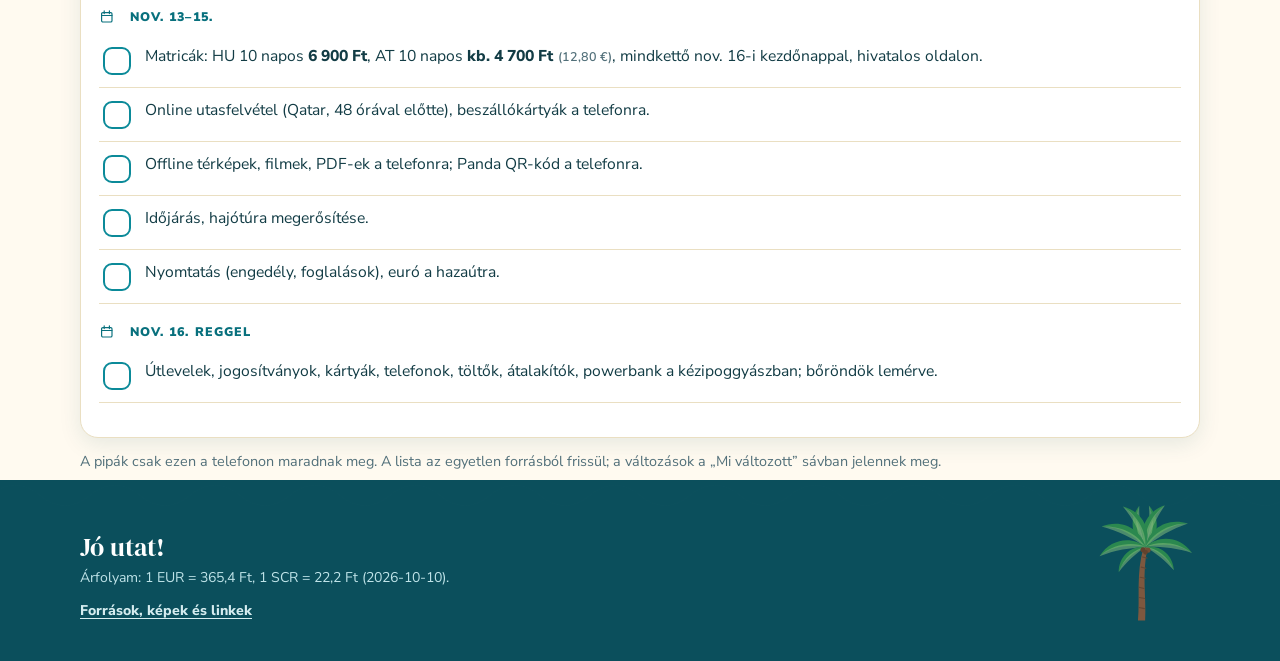
==== commit e4a69444: "update 2026-10-11 13:29" ====
--- a/checklist.html
+++ b/checklist.html
@@ -9,6 +9,7 @@
 <title>Indulás előtti checklist | Seychelle 2026</title>
 <meta name="description" content="Határidő szerinti teendők az indulásig, 2026. november 16-ig.">
 <link rel="stylesheet" href="assets/css/site.css">
+<link rel="icon" href="assets/favicon.svg" type="image/svg+xml">
 </head>
 <body>
 <div class="changed" role="status">
@@ -18,7 +19,7 @@
   </div>
 </div>
 <header class="pagehead" style="background:var(--deep);color:#fff;padding:18px 0 34px">
-  <div class="wrap"><nav class="topnav" aria-label="Fő menü"><a href="index.html">Kezdőlap</a><a href="index.html#napok">Napok</a><span class="soon " title="hamarosan" aria-disabled="true">Útitárs</span><a href="kalauz.html">Kalauz</a><a href="koltsegek.html">Költségek</a><a href="checklist.html">Checklist</a></nav>
+  <div class="wrap"><nav class="topnav" aria-label="Fő menü"><a href="index.html">Kezdőlap</a><a href="index.html#napok">Napok</a><a href="utitars.html">Útitárs</a><a href="kalauz.html">Kalauz</a><a href="koltsegek.html">Költségek</a><a href="checklist.html">Checklist</a></nav>
     <div class="kick" style="font-family:var(--hand);font-weight:700;font-size:1.55rem;color:var(--sun);margin-top:18px">határidő szerint</div>
     <h1 style="color:#fff">Indulás előtti checklist</h1>
   </div>
@@ -85,9 +86,10 @@
     <img class="palm" src="assets/ill/palm.svg" alt="">
     <h3>Jó utat!</h3>
     <p class="rates" data-rates>Árfolyam: 1 EUR = 365,4 Ft, 1 SCR = 22,2 Ft (2026-10-10).</p>
+    <p class="small"><a class="lnk" href="forrasok.html" style="color:inherit">Források, képek és linkek</a></p>
   </div>
 </footer>
-<nav class="tabs" aria-label="Alsó menü"><a href="index.html"><svg class="ic" aria-hidden="true"><use href="assets/icons.svg#map"/></svg>Kezdőlap</a><a href="index.html#napok"><svg class="ic" aria-hidden="true"><use href="assets/icons.svg#calendar"/></svg>Napok</a><span class="soon " title="hamarosan" aria-disabled="true"><svg class="ic" aria-hidden="true"><use href="assets/icons.svg#bag"/></svg>Útitárs</span><a href="checklist.html" aria-current="page"><svg class="ic" aria-hidden="true"><use href="assets/icons.svg#list"/></svg>Checklist</a></nav>
+<nav class="tabs" aria-label="Alsó menü"><a href="index.html"><svg class="ic" aria-hidden="true"><use href="assets/icons.svg#map"/></svg>Kezdőlap</a><a href="index.html#napok"><svg class="ic" aria-hidden="true"><use href="assets/icons.svg#calendar"/></svg>Napok</a><a href="utitars.html"><svg class="ic" aria-hidden="true"><use href="assets/icons.svg#bag"/></svg>Útitárs</a><a href="checklist.html" aria-current="page"><svg class="ic" aria-hidden="true"><use href="assets/icons.svg#list"/></svg>Checklist</a></nav>
 <script src="assets/js/site.js" defer></script>
 </body>
 </html>
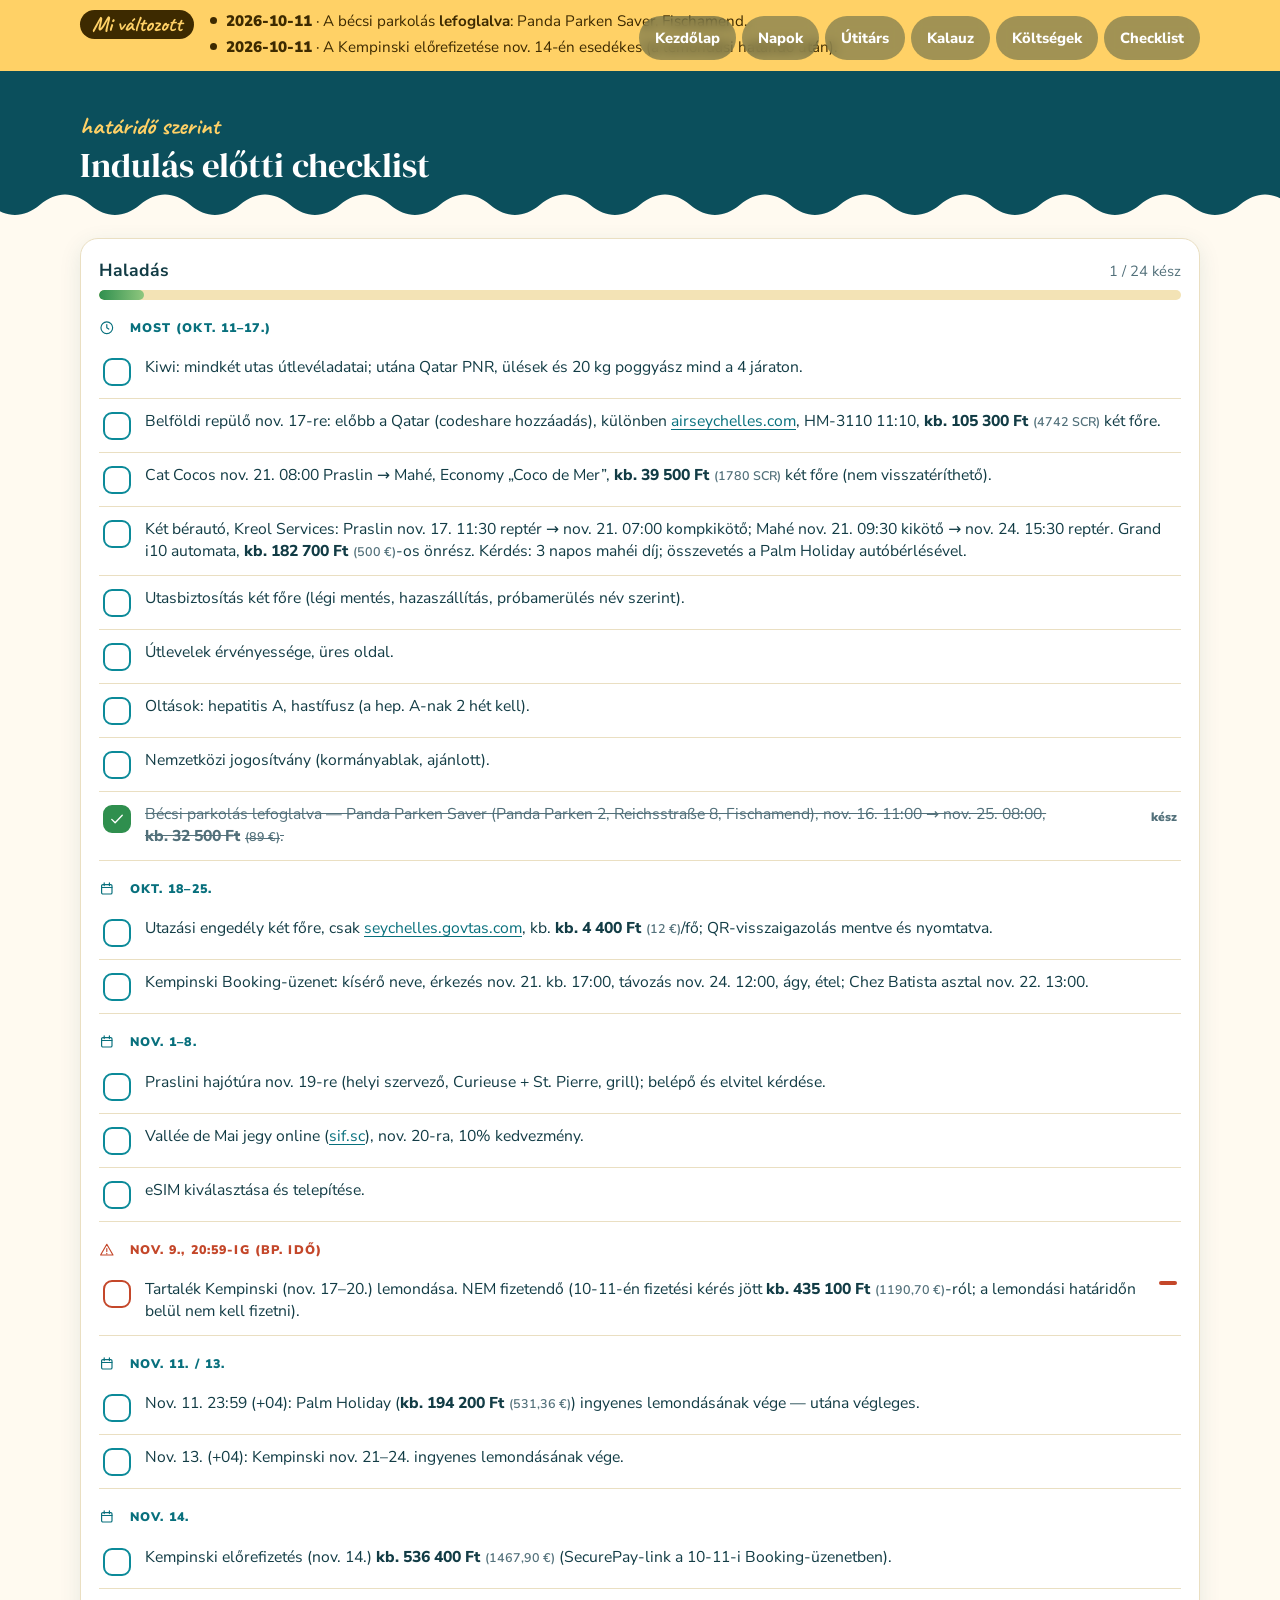
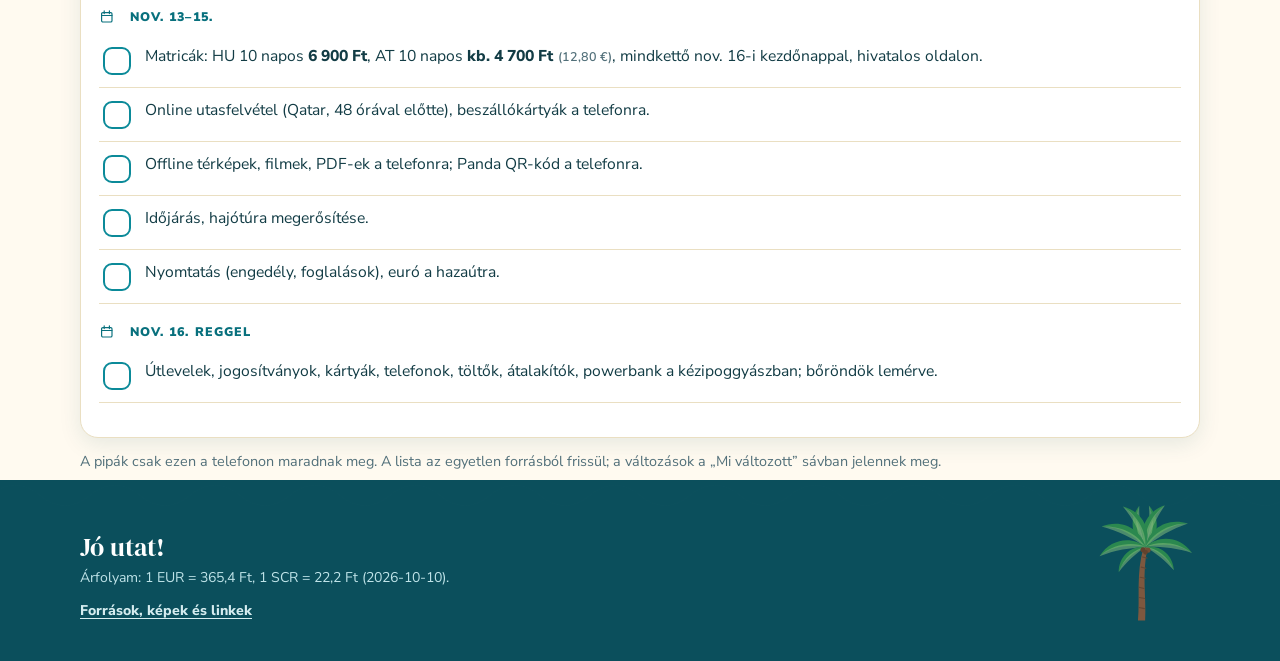
==== commit 568a75f0: "update 2026-10-11 13:49" ====
--- a/checklist.html
+++ b/checklist.html
@@ -34,7 +34,7 @@
         <label class="chk"><input type="checkbox" data-k="cl1"><span class="box"><svg class="ic" aria-hidden="true"><use href="assets/icons.svg#check"/></svg></span><span class="tx">Kiwi: mindkét utas útlevéladatai; utána Qatar PNR, ülések és 20 kg poggyász mind a 4 járaton.</span><span class="due"></span></label>
         <label class="chk"><input type="checkbox" data-k="cl2"><span class="box"><svg class="ic" aria-hidden="true"><use href="assets/icons.svg#check"/></svg></span><span class="tx">Belföldi repülő nov. 17-re: előbb a Qatar (codeshare hozzáadás), különben <a href="https://www.airseychelles.com" target="_blank" rel="noopener">airseychelles.com</a>, HM-3110 11:10, <span class="ar"><span class="ar-ft">kb. 105 300 Ft</span><span class="ar-eredeti">4742 SCR</span></span> két főre.</span><span class="due"></span></label>
         <label class="chk"><input type="checkbox" data-k="cl3"><span class="box"><svg class="ic" aria-hidden="true"><use href="assets/icons.svg#check"/></svg></span><span class="tx">Cat Cocos nov. 21. 08:00 Praslin → Mahé, Economy „Coco de Mer”, <span class="ar"><span class="ar-ft">kb. 39 500 Ft</span><span class="ar-eredeti">1780 SCR</span></span> két főre (nem visszatéríthető).</span><span class="due"></span></label>
-        <label class="chk"><input type="checkbox" data-k="cl4"><span class="box"><svg class="ic" aria-hidden="true"><use href="assets/icons.svg#check"/></svg></span><span class="tx">Két bérautó, Kreol Services: Praslin nov. 17. 11:30 reptér → nov. 21. 07:00 kompkikötő; Mahé nov. 21. 09:30 kikötő → nov. 24. 15:30 reptér. Grand i10 automata, 500 €-os önrész. Kérdés: 3 napos mahéi díj; összevetés a Palm Holiday autóbérlésével.</span><span class="due"></span></label>
+        <label class="chk"><input type="checkbox" data-k="cl4"><span class="box"><svg class="ic" aria-hidden="true"><use href="assets/icons.svg#check"/></svg></span><span class="tx">Két bérautó, Kreol Services: Praslin nov. 17. 11:30 reptér → nov. 21. 07:00 kompkikötő; Mahé nov. 21. 09:30 kikötő → nov. 24. 15:30 reptér. Grand i10 automata, <span class="ar"><span class="ar-ft">kb. 182 700 Ft</span><span class="ar-eredeti">500 €</span></span>-os önrész. Kérdés: 3 napos mahéi díj; összevetés a Palm Holiday autóbérlésével.</span><span class="due"></span></label>
         <label class="chk"><input type="checkbox" data-k="cl5"><span class="box"><svg class="ic" aria-hidden="true"><use href="assets/icons.svg#check"/></svg></span><span class="tx">Utasbiztosítás két főre (légi mentés, hazaszállítás, próbamerülés név szerint).</span><span class="due"></span></label>
         <label class="chk"><input type="checkbox" data-k="cl6"><span class="box"><svg class="ic" aria-hidden="true"><use href="assets/icons.svg#check"/></svg></span><span class="tx">Útlevelek érvényessége, üres oldal.</span><span class="due"></span></label>
         <label class="chk"><input type="checkbox" data-k="cl7"><span class="box"><svg class="ic" aria-hidden="true"><use href="assets/icons.svg#check"/></svg></span><span class="tx">Oltások: hepatitis A, hastífusz (a hep. A-nak 2 hét kell).</span><span class="due"></span></label>
@@ -43,7 +43,7 @@
       </div>
       <div class="cl-group">
         <h4><svg class="ic" aria-hidden="true"><use href="assets/icons.svg#calendar"/></svg>okt. 18–25.</h4>
-        <label class="chk"><input type="checkbox" data-k="cl10"><span class="box"><svg class="ic" aria-hidden="true"><use href="assets/icons.svg#check"/></svg></span><span class="tx">Utazási engedély két főre, csak <a href="https://seychelles.govtas.com" target="_blank" rel="noopener">seychelles.govtas.com</a>, kb. 12 €/fő; QR-visszaigazolás mentve és nyomtatva.</span><span class="due"></span></label>
+        <label class="chk"><input type="checkbox" data-k="cl10"><span class="box"><svg class="ic" aria-hidden="true"><use href="assets/icons.svg#check"/></svg></span><span class="tx">Utazási engedély két főre, csak <a href="https://seychelles.govtas.com" target="_blank" rel="noopener">seychelles.govtas.com</a>, kb. <span class="ar"><span class="ar-ft">kb. 4 400 Ft</span><span class="ar-eredeti">12 €</span></span>/fő; QR-visszaigazolás mentve és nyomtatva.</span><span class="due"></span></label>
         <label class="chk"><input type="checkbox" data-k="cl11"><span class="box"><svg class="ic" aria-hidden="true"><use href="assets/icons.svg#check"/></svg></span><span class="tx">Kempinski Booking-üzenet: kísérő neve, érkezés nov. 21. kb. 17:00, távozás nov. 24. 12:00, ágy, étel; Chez Batista asztal nov. 22. 13:00.</span><span class="due"></span></label>
       </div>
       <div class="cl-group">
@@ -54,11 +54,11 @@
       </div>
       <div class="cl-group">
         <h4 style="color:var(--coral-d)"><svg class="ic" aria-hidden="true"><use href="assets/icons.svg#alert"/></svg>Nov. 9., 20:59-ig (bp. idő)</h4>
-        <label class="chk crit"><input type="checkbox" data-k="cl15"><span class="box"><svg class="ic" aria-hidden="true"><use href="assets/icons.svg#check"/></svg></span><span class="tx">Tartalék Kempinski (nov. 17–20.) lemondása. NEM fizetendő (10-11-én fizetési kérés jött 1190,70 €-ról; a lemondási határidőn belül nem kell fizetni).</span><span class="due"></span></label>
+        <label class="chk crit"><input type="checkbox" data-k="cl15"><span class="box"><svg class="ic" aria-hidden="true"><use href="assets/icons.svg#check"/></svg></span><span class="tx">Tartalék Kempinski (nov. 17–20.) lemondása. NEM fizetendő (10-11-én fizetési kérés jött <span class="ar"><span class="ar-ft">kb. 435 100 Ft</span><span class="ar-eredeti">1190,70 €</span></span>-ról; a lemondási határidőn belül nem kell fizetni).</span><span class="due"></span></label>
       </div>
       <div class="cl-group">
         <h4><svg class="ic" aria-hidden="true"><use href="assets/icons.svg#calendar"/></svg>nov. 11. / 13.</h4>
-        <label class="chk"><input type="checkbox" data-k="cl16"><span class="box"><svg class="ic" aria-hidden="true"><use href="assets/icons.svg#check"/></svg></span><span class="tx">Nov. 11. 23:59 (+04): Palm Holiday (531,36 €) ingyenes lemondásának vége — utána végleges.</span><span class="due"></span></label>
+        <label class="chk"><input type="checkbox" data-k="cl16"><span class="box"><svg class="ic" aria-hidden="true"><use href="assets/icons.svg#check"/></svg></span><span class="tx">Nov. 11. 23:59 (+04): Palm Holiday (<span class="ar"><span class="ar-ft">kb. 194 200 Ft</span><span class="ar-eredeti">531,36 €</span></span>) ingyenes lemondásának vége — utána végleges.</span><span class="due"></span></label>
         <label class="chk"><input type="checkbox" data-k="cl17"><span class="box"><svg class="ic" aria-hidden="true"><use href="assets/icons.svg#check"/></svg></span><span class="tx">Nov. 13. (+04): Kempinski nov. 21–24. ingyenes lemondásának vége.</span><span class="due"></span></label>
       </div>
       <div class="cl-group">
--- a/assets/css/site.css
+++ b/assets/css/site.css
@@ -84,7 +84,7 @@
 
 /* Prices (build output): <span class="ar"><span class="ar-ft">kb. 106 300 Ft</span><span class="ar-eredeti">291 €</span></span>
    Forint is primary, the original currency is secondary and smaller. HUF items have only .ar-ft. */
-.ar{white-space:nowrap}
+.ar{white-space:normal}.ar-ft{white-space:nowrap}
 .ar-ft{font-weight:800}
 .ar-eredeti{font-weight:600;font-size:.8em;color:var(--muted);margin-left:.4em}
 .ar-eredeti::before{content:"("}.ar-eredeti::after{content:")"}
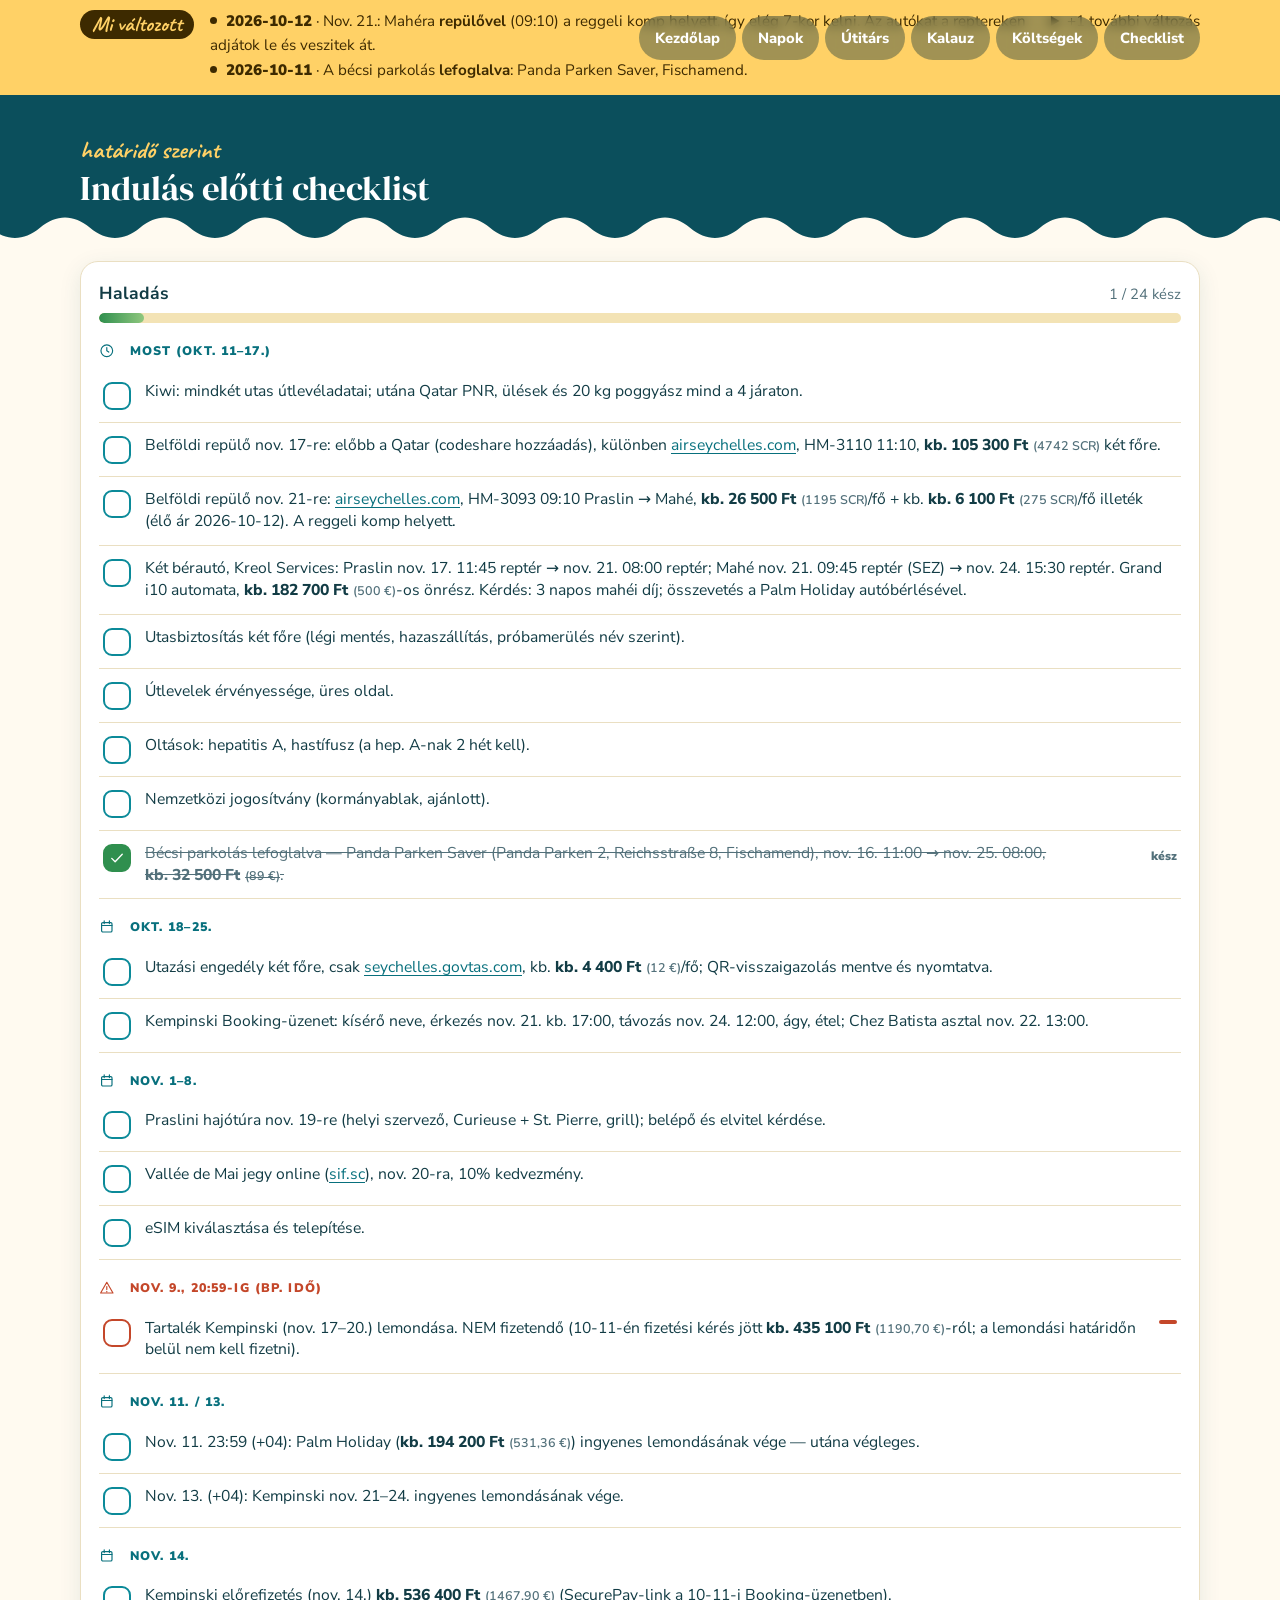
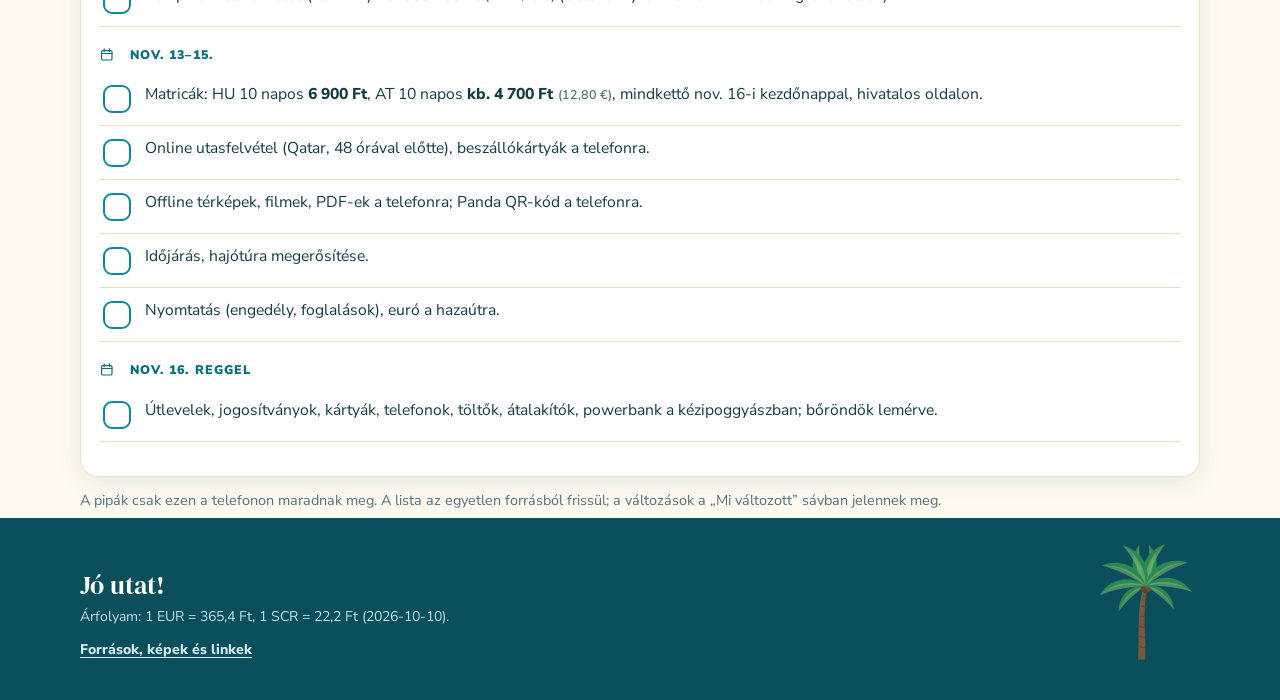
==== commit ef5077de: "update 2026-10-12 18:45" ====
--- a/checklist.html
+++ b/checklist.html
@@ -15,7 +15,8 @@
 <div class="changed" role="status">
   <div class="wrap">
     <span class="tag">Mi változott</span>
-    <ul><li><time datetime="2026-10-11">2026-10-11</time> · A bécsi parkolás <b>lefoglalva</b>: Panda Parken Saver, Fischamend.</li><li><time datetime="2026-10-11">2026-10-11</time> · A Kempinski előrefizetése nov. 14-én esedékes (a lemondási határidő után).</li></ul>
+    <ul><li><time datetime="2026-10-12">2026-10-12</time> · Nov. 21.: Mahéra <b>repülővel</b> (09:10) a reggeli komp helyett, így elég 7-kor kelni. Az autókat a reptereken adjátok le és veszitek át.</li><li><time datetime="2026-10-11">2026-10-11</time> · A bécsi parkolás <b>lefoglalva</b>: Panda Parken Saver, Fischamend.</li></ul>
+    <details><summary>+1 további változás</summary><ul><li><time datetime="2026-10-11">2026-10-11</time> · A Kempinski előrefizetése nov. 14-én esedékes (a lemondási határidő után).</li></ul></details>
   </div>
 </div>
 <header class="pagehead" style="background:var(--deep);color:#fff;padding:18px 0 34px">
@@ -33,8 +34,8 @@
         <h4><svg class="ic" aria-hidden="true"><use href="assets/icons.svg#clock"/></svg>Most (okt. 11–17.)</h4>
         <label class="chk"><input type="checkbox" data-k="cl1"><span class="box"><svg class="ic" aria-hidden="true"><use href="assets/icons.svg#check"/></svg></span><span class="tx">Kiwi: mindkét utas útlevéladatai; utána Qatar PNR, ülések és 20 kg poggyász mind a 4 járaton.</span><span class="due"></span></label>
         <label class="chk"><input type="checkbox" data-k="cl2"><span class="box"><svg class="ic" aria-hidden="true"><use href="assets/icons.svg#check"/></svg></span><span class="tx">Belföldi repülő nov. 17-re: előbb a Qatar (codeshare hozzáadás), különben <a href="https://www.airseychelles.com" target="_blank" rel="noopener">airseychelles.com</a>, HM-3110 11:10, <span class="ar"><span class="ar-ft">kb. 105 300 Ft</span><span class="ar-eredeti">4742 SCR</span></span> két főre.</span><span class="due"></span></label>
-        <label class="chk"><input type="checkbox" data-k="cl3"><span class="box"><svg class="ic" aria-hidden="true"><use href="assets/icons.svg#check"/></svg></span><span class="tx">Cat Cocos nov. 21. 08:00 Praslin → Mahé, Economy „Coco de Mer”, <span class="ar"><span class="ar-ft">kb. 39 500 Ft</span><span class="ar-eredeti">1780 SCR</span></span> két főre (nem visszatéríthető).</span><span class="due"></span></label>
-        <label class="chk"><input type="checkbox" data-k="cl4"><span class="box"><svg class="ic" aria-hidden="true"><use href="assets/icons.svg#check"/></svg></span><span class="tx">Két bérautó, Kreol Services: Praslin nov. 17. 11:30 reptér → nov. 21. 07:00 kompkikötő; Mahé nov. 21. 09:30 kikötő → nov. 24. 15:30 reptér. Grand i10 automata, <span class="ar"><span class="ar-ft">kb. 182 700 Ft</span><span class="ar-eredeti">500 €</span></span>-os önrész. Kérdés: 3 napos mahéi díj; összevetés a Palm Holiday autóbérlésével.</span><span class="due"></span></label>
+        <label class="chk"><input type="checkbox" data-k="cl3"><span class="box"><svg class="ic" aria-hidden="true"><use href="assets/icons.svg#check"/></svg></span><span class="tx">Belföldi repülő nov. 21-re: <a href="https://www.airseychelles.com" target="_blank" rel="noopener">airseychelles.com</a>, HM-3093 09:10 Praslin → Mahé, <span class="ar"><span class="ar-ft">kb. 26 500 Ft</span><span class="ar-eredeti">1195 SCR</span></span>/fő + kb. <span class="ar"><span class="ar-ft">kb. 6 100 Ft</span><span class="ar-eredeti">275 SCR</span></span>/fő illeték (élő ár 2026-10-12). A reggeli komp helyett.</span><span class="due"></span></label>
+        <label class="chk"><input type="checkbox" data-k="cl4"><span class="box"><svg class="ic" aria-hidden="true"><use href="assets/icons.svg#check"/></svg></span><span class="tx">Két bérautó, Kreol Services: Praslin nov. 17. 11:45 reptér → nov. 21. 08:00 reptér; Mahé nov. 21. 09:45 reptér (SEZ) → nov. 24. 15:30 reptér. Grand i10 automata, <span class="ar"><span class="ar-ft">kb. 182 700 Ft</span><span class="ar-eredeti">500 €</span></span>-os önrész. Kérdés: 3 napos mahéi díj; összevetés a Palm Holiday autóbérlésével.</span><span class="due"></span></label>
         <label class="chk"><input type="checkbox" data-k="cl5"><span class="box"><svg class="ic" aria-hidden="true"><use href="assets/icons.svg#check"/></svg></span><span class="tx">Utasbiztosítás két főre (légi mentés, hazaszállítás, próbamerülés név szerint).</span><span class="due"></span></label>
         <label class="chk"><input type="checkbox" data-k="cl6"><span class="box"><svg class="ic" aria-hidden="true"><use href="assets/icons.svg#check"/></svg></span><span class="tx">Útlevelek érvényessége, üres oldal.</span><span class="due"></span></label>
         <label class="chk"><input type="checkbox" data-k="cl7"><span class="box"><svg class="ic" aria-hidden="true"><use href="assets/icons.svg#check"/></svg></span><span class="tx">Oltások: hepatitis A, hastífusz (a hep. A-nak 2 hét kell).</span><span class="due"></span></label>
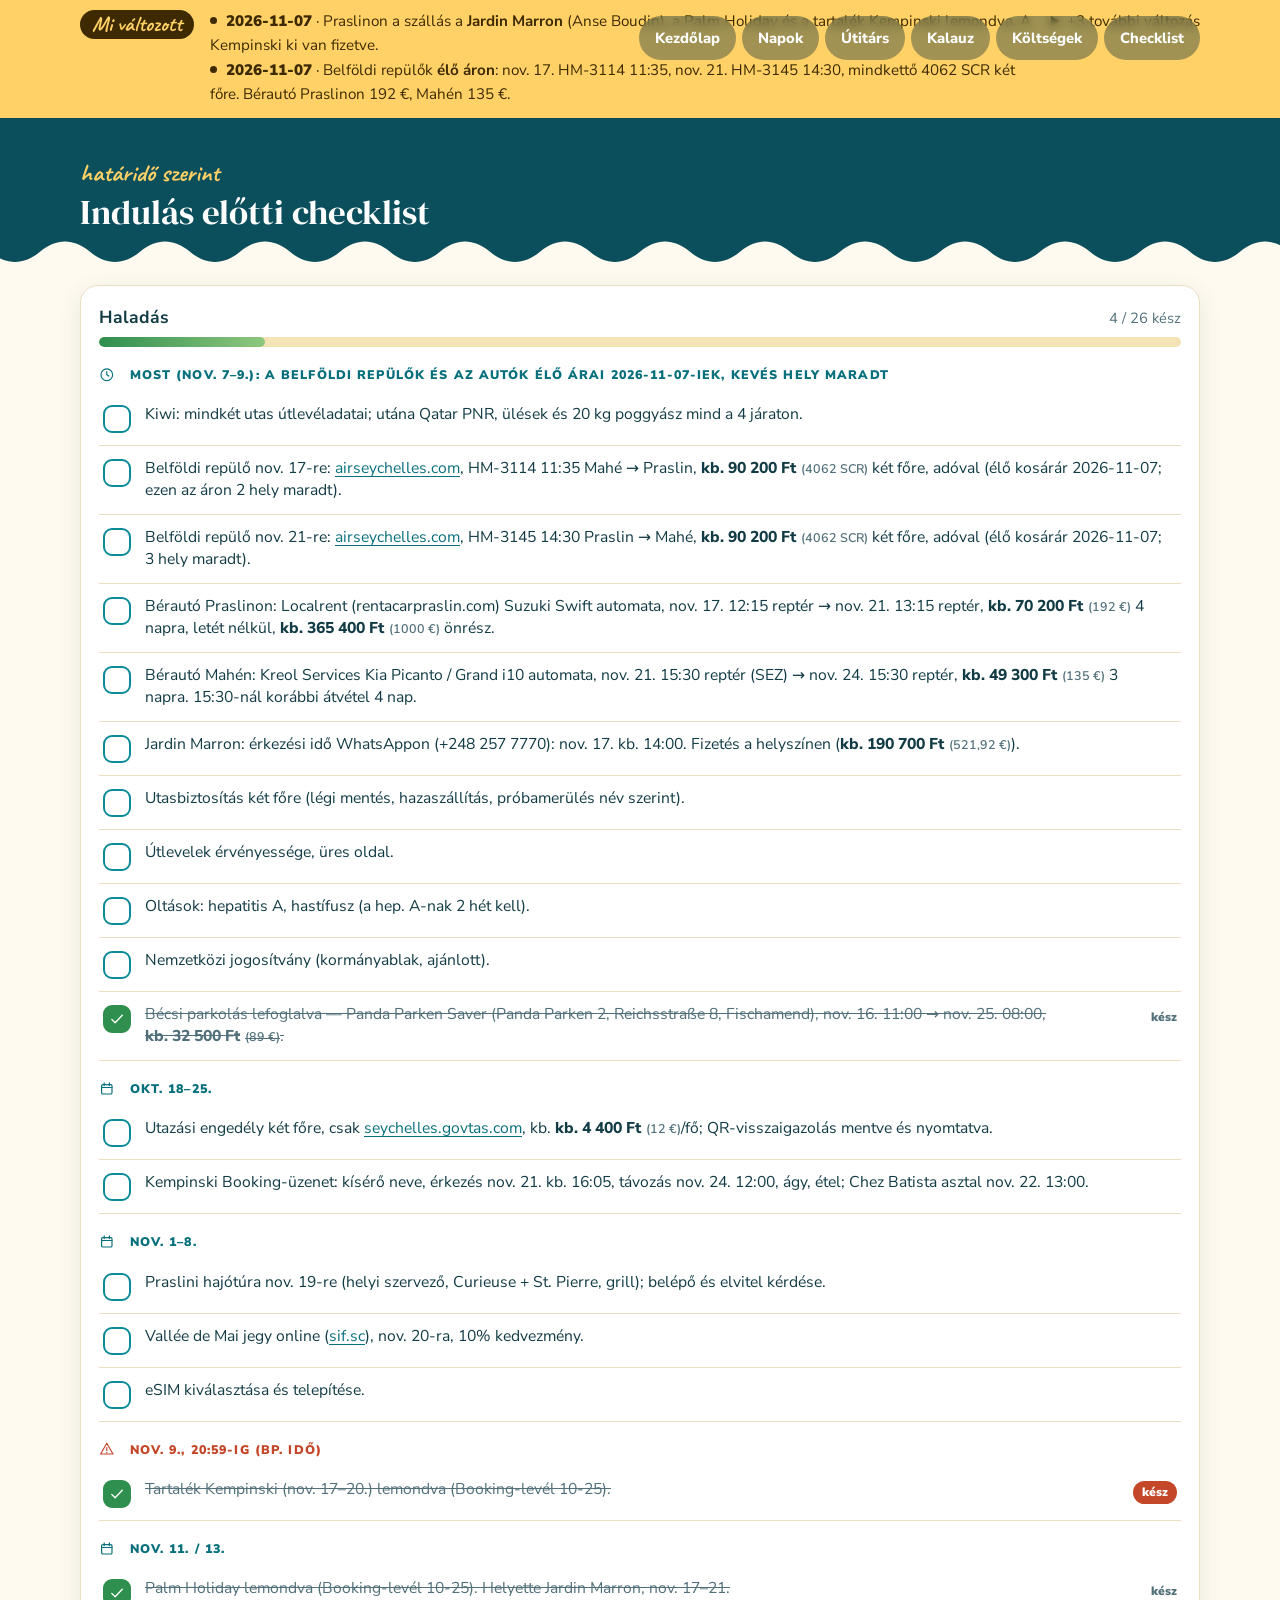
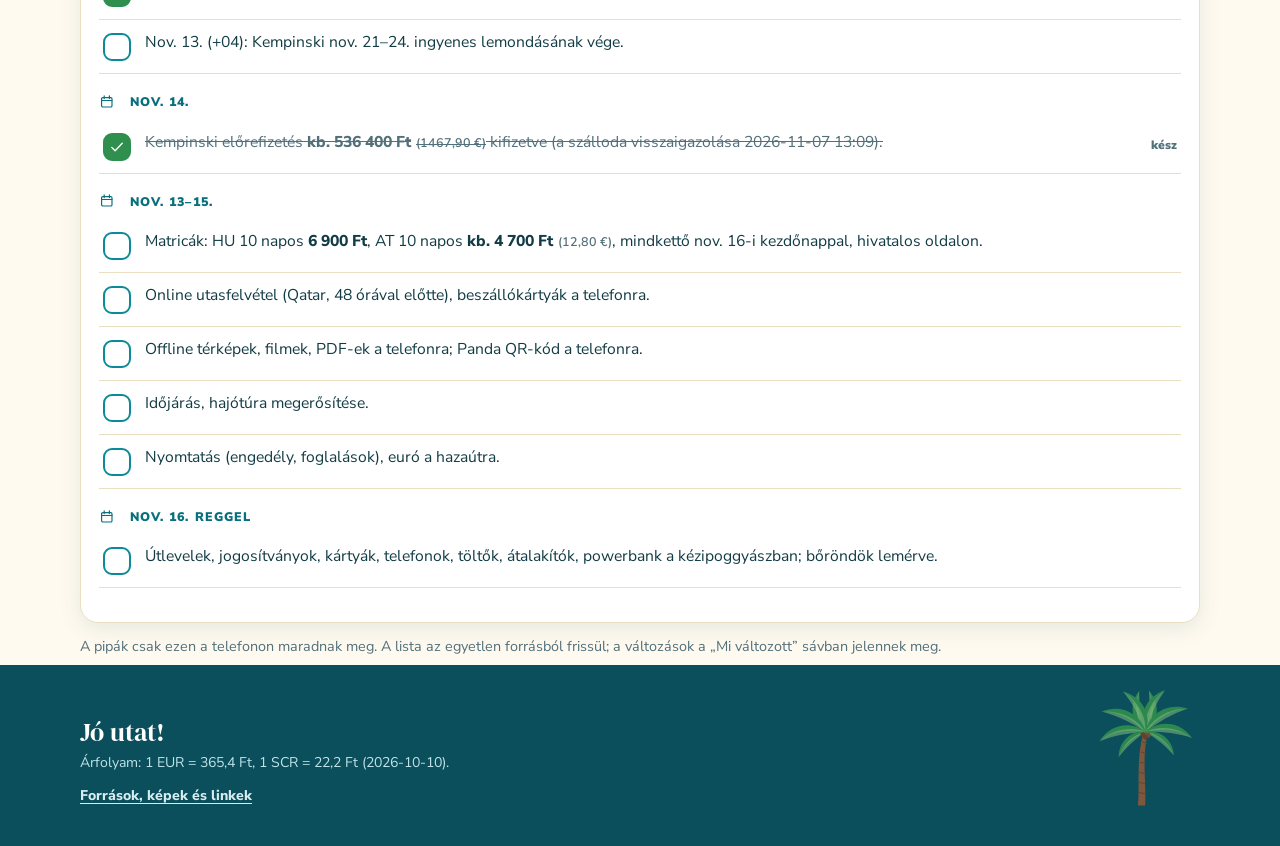
==== commit 4a0161c0: "update 2026-11-07 14:14" ====
--- a/checklist.html
+++ b/checklist.html
@@ -15,8 +15,8 @@
 <div class="changed" role="status">
   <div class="wrap">
     <span class="tag">Mi változott</span>
-    <ul><li><time datetime="2026-10-12">2026-10-12</time> · Nov. 21.: Mahéra <b>repülővel</b> (09:10) a reggeli komp helyett, így elég 7-kor kelni. Az autókat a reptereken adjátok le és veszitek át.</li><li><time datetime="2026-10-11">2026-10-11</time> · A bécsi parkolás <b>lefoglalva</b>: Panda Parken Saver, Fischamend.</li></ul>
-    <details><summary>+1 további változás</summary><ul><li><time datetime="2026-10-11">2026-10-11</time> · A Kempinski előrefizetése nov. 14-én esedékes (a lemondási határidő után).</li></ul></details>
+    <ul><li><time datetime="2026-11-07">2026-11-07</time> · Praslinon a szállás a <b>Jardin Marron</b> (Anse Boudin), a Palm Holiday és a tartalék Kempinski lemondva. A Kempinski ki van fizetve.</li><li><time datetime="2026-11-07">2026-11-07</time> · Belföldi repülők <b>élő áron</b>: nov. 17. HM-3114 11:35, nov. 21. HM-3145 14:30, mindkettő 4062 SCR két főre. Bérautó Praslinon 192 €, Mahén 135 €.</li></ul>
+    <details><summary>+3 további változás</summary><ul><li><time datetime="2026-10-12">2026-10-12</time> · Nov. 21.: Mahéra <b>repülővel</b> (09:10) a reggeli komp helyett, így elég 7-kor kelni. Az autókat a reptereken adjátok le és veszitek át.</li><li><time datetime="2026-10-11">2026-10-11</time> · A bécsi parkolás <b>lefoglalva</b>: Panda Parken Saver, Fischamend.</li><li><time datetime="2026-10-11">2026-10-11</time> · A Kempinski előrefizetése nov. 14-én esedékes (a lemondási határidő után).</li></ul></details>
   </div>
 </div>
 <header class="pagehead" style="background:var(--deep);color:#fff;padding:18px 0 34px">
@@ -31,52 +31,54 @@
     <div style="display:flex;justify-content:space-between;align-items:baseline;gap:12px"><b>Haladás</b><span data-progress-label class="small" style="color:var(--muted)"></span></div>
     <div class="prog" data-progress="#cl-main"><i></i></div>
       <div class="cl-group">
-        <h4><svg class="ic" aria-hidden="true"><use href="assets/icons.svg#clock"/></svg>Most (okt. 11–17.)</h4>
+        <h4><svg class="ic" aria-hidden="true"><use href="assets/icons.svg#clock"/></svg>Most (nov. 7–9.): a belföldi repülők és az autók élő árai 2026-11-07-iek, kevés hely maradt</h4>
         <label class="chk"><input type="checkbox" data-k="cl1"><span class="box"><svg class="ic" aria-hidden="true"><use href="assets/icons.svg#check"/></svg></span><span class="tx">Kiwi: mindkét utas útlevéladatai; utána Qatar PNR, ülések és 20 kg poggyász mind a 4 járaton.</span><span class="due"></span></label>
-        <label class="chk"><input type="checkbox" data-k="cl2"><span class="box"><svg class="ic" aria-hidden="true"><use href="assets/icons.svg#check"/></svg></span><span class="tx">Belföldi repülő nov. 17-re: előbb a Qatar (codeshare hozzáadás), különben <a href="https://www.airseychelles.com" target="_blank" rel="noopener">airseychelles.com</a>, HM-3110 11:10, <span class="ar"><span class="ar-ft">kb. 105 300 Ft</span><span class="ar-eredeti">4742 SCR</span></span> két főre.</span><span class="due"></span></label>
-        <label class="chk"><input type="checkbox" data-k="cl3"><span class="box"><svg class="ic" aria-hidden="true"><use href="assets/icons.svg#check"/></svg></span><span class="tx">Belföldi repülő nov. 21-re: <a href="https://www.airseychelles.com" target="_blank" rel="noopener">airseychelles.com</a>, HM-3093 09:10 Praslin → Mahé, <span class="ar"><span class="ar-ft">kb. 26 500 Ft</span><span class="ar-eredeti">1195 SCR</span></span>/fő + kb. <span class="ar"><span class="ar-ft">kb. 6 100 Ft</span><span class="ar-eredeti">275 SCR</span></span>/fő illeték (élő ár 2026-10-12). A reggeli komp helyett.</span><span class="due"></span></label>
-        <label class="chk"><input type="checkbox" data-k="cl4"><span class="box"><svg class="ic" aria-hidden="true"><use href="assets/icons.svg#check"/></svg></span><span class="tx">Két bérautó, Kreol Services: Praslin nov. 17. 11:45 reptér → nov. 21. 08:00 reptér; Mahé nov. 21. 09:45 reptér (SEZ) → nov. 24. 15:30 reptér. Grand i10 automata, <span class="ar"><span class="ar-ft">kb. 182 700 Ft</span><span class="ar-eredeti">500 €</span></span>-os önrész. Kérdés: 3 napos mahéi díj; összevetés a Palm Holiday autóbérlésével.</span><span class="due"></span></label>
-        <label class="chk"><input type="checkbox" data-k="cl5"><span class="box"><svg class="ic" aria-hidden="true"><use href="assets/icons.svg#check"/></svg></span><span class="tx">Utasbiztosítás két főre (légi mentés, hazaszállítás, próbamerülés név szerint).</span><span class="due"></span></label>
-        <label class="chk"><input type="checkbox" data-k="cl6"><span class="box"><svg class="ic" aria-hidden="true"><use href="assets/icons.svg#check"/></svg></span><span class="tx">Útlevelek érvényessége, üres oldal.</span><span class="due"></span></label>
-        <label class="chk"><input type="checkbox" data-k="cl7"><span class="box"><svg class="ic" aria-hidden="true"><use href="assets/icons.svg#check"/></svg></span><span class="tx">Oltások: hepatitis A, hastífusz (a hep. A-nak 2 hét kell).</span><span class="due"></span></label>
-        <label class="chk"><input type="checkbox" data-k="cl8"><span class="box"><svg class="ic" aria-hidden="true"><use href="assets/icons.svg#check"/></svg></span><span class="tx">Nemzetközi jogosítvány (kormányablak, ajánlott).</span><span class="due"></span></label>
-        <label class="chk"><input type="checkbox" data-k="cl9" checked disabled><span class="box"><svg class="ic" aria-hidden="true"><use href="assets/icons.svg#check"/></svg></span><span class="tx">Bécsi parkolás lefoglalva — Panda Parken Saver (Panda Parken 2, Reichsstraße 8, Fischamend), nov. 16. 11:00 → nov. 25. 08:00, <span class="ar"><span class="ar-ft">kb. 32 500 Ft</span><span class="ar-eredeti">89 €</span></span>.</span><span class="due">kész</span></label>
+        <label class="chk"><input type="checkbox" data-k="cl2"><span class="box"><svg class="ic" aria-hidden="true"><use href="assets/icons.svg#check"/></svg></span><span class="tx">Belföldi repülő nov. 17-re: <a href="https://www.airseychelles.com" target="_blank" rel="noopener">airseychelles.com</a>, HM-3114 11:35 Mahé → Praslin, <span class="ar"><span class="ar-ft">kb. 90 200 Ft</span><span class="ar-eredeti">4062 SCR</span></span> két főre, adóval (élő kosárár 2026-11-07; ezen az áron 2 hely maradt).</span><span class="due"></span></label>
+        <label class="chk"><input type="checkbox" data-k="cl3"><span class="box"><svg class="ic" aria-hidden="true"><use href="assets/icons.svg#check"/></svg></span><span class="tx">Belföldi repülő nov. 21-re: <a href="https://www.airseychelles.com" target="_blank" rel="noopener">airseychelles.com</a>, HM-3145 14:30 Praslin → Mahé, <span class="ar"><span class="ar-ft">kb. 90 200 Ft</span><span class="ar-eredeti">4062 SCR</span></span> két főre, adóval (élő kosárár 2026-11-07; 3 hely maradt).</span><span class="due"></span></label>
+        <label class="chk"><input type="checkbox" data-k="cl4"><span class="box"><svg class="ic" aria-hidden="true"><use href="assets/icons.svg#check"/></svg></span><span class="tx">Bérautó Praslinon: Localrent (rentacarpraslin.com) Suzuki Swift automata, nov. 17. 12:15 reptér → nov. 21. 13:15 reptér, <span class="ar"><span class="ar-ft">kb. 70 200 Ft</span><span class="ar-eredeti">192 €</span></span> 4 napra, letét nélkül, <span class="ar"><span class="ar-ft">kb. 365 400 Ft</span><span class="ar-eredeti">1000 €</span></span> önrész.</span><span class="due"></span></label>
+        <label class="chk"><input type="checkbox" data-k="cl5"><span class="box"><svg class="ic" aria-hidden="true"><use href="assets/icons.svg#check"/></svg></span><span class="tx">Bérautó Mahén: Kreol Services Kia Picanto / Grand i10 automata, nov. 21. 15:30 reptér (SEZ) → nov. 24. 15:30 reptér, <span class="ar"><span class="ar-ft">kb. 49 300 Ft</span><span class="ar-eredeti">135 €</span></span> 3 napra. 15:30-nál korábbi átvétel 4 nap.</span><span class="due"></span></label>
+        <label class="chk"><input type="checkbox" data-k="cl6"><span class="box"><svg class="ic" aria-hidden="true"><use href="assets/icons.svg#check"/></svg></span><span class="tx">Jardin Marron: érkezési idő WhatsAppon (+248 257 7770): nov. 17. kb. 14:00. Fizetés a helyszínen (<span class="ar"><span class="ar-ft">kb. 190 700 Ft</span><span class="ar-eredeti">521,92 €</span></span>).</span><span class="due"></span></label>
+        <label class="chk"><input type="checkbox" data-k="cl7"><span class="box"><svg class="ic" aria-hidden="true"><use href="assets/icons.svg#check"/></svg></span><span class="tx">Utasbiztosítás két főre (légi mentés, hazaszállítás, próbamerülés név szerint).</span><span class="due"></span></label>
+        <label class="chk"><input type="checkbox" data-k="cl8"><span class="box"><svg class="ic" aria-hidden="true"><use href="assets/icons.svg#check"/></svg></span><span class="tx">Útlevelek érvényessége, üres oldal.</span><span class="due"></span></label>
+        <label class="chk"><input type="checkbox" data-k="cl9"><span class="box"><svg class="ic" aria-hidden="true"><use href="assets/icons.svg#check"/></svg></span><span class="tx">Oltások: hepatitis A, hastífusz (a hep. A-nak 2 hét kell).</span><span class="due"></span></label>
+        <label class="chk"><input type="checkbox" data-k="cl10"><span class="box"><svg class="ic" aria-hidden="true"><use href="assets/icons.svg#check"/></svg></span><span class="tx">Nemzetközi jogosítvány (kormányablak, ajánlott).</span><span class="due"></span></label>
+        <label class="chk"><input type="checkbox" data-k="cl11" checked disabled><span class="box"><svg class="ic" aria-hidden="true"><use href="assets/icons.svg#check"/></svg></span><span class="tx">Bécsi parkolás lefoglalva — Panda Parken Saver (Panda Parken 2, Reichsstraße 8, Fischamend), nov. 16. 11:00 → nov. 25. 08:00, <span class="ar"><span class="ar-ft">kb. 32 500 Ft</span><span class="ar-eredeti">89 €</span></span>.</span><span class="due">kész</span></label>
       </div>
       <div class="cl-group">
         <h4><svg class="ic" aria-hidden="true"><use href="assets/icons.svg#calendar"/></svg>okt. 18–25.</h4>
-        <label class="chk"><input type="checkbox" data-k="cl10"><span class="box"><svg class="ic" aria-hidden="true"><use href="assets/icons.svg#check"/></svg></span><span class="tx">Utazási engedély két főre, csak <a href="https://seychelles.govtas.com" target="_blank" rel="noopener">seychelles.govtas.com</a>, kb. <span class="ar"><span class="ar-ft">kb. 4 400 Ft</span><span class="ar-eredeti">12 €</span></span>/fő; QR-visszaigazolás mentve és nyomtatva.</span><span class="due"></span></label>
-        <label class="chk"><input type="checkbox" data-k="cl11"><span class="box"><svg class="ic" aria-hidden="true"><use href="assets/icons.svg#check"/></svg></span><span class="tx">Kempinski Booking-üzenet: kísérő neve, érkezés nov. 21. kb. 17:00, távozás nov. 24. 12:00, ágy, étel; Chez Batista asztal nov. 22. 13:00.</span><span class="due"></span></label>
+        <label class="chk"><input type="checkbox" data-k="cl12"><span class="box"><svg class="ic" aria-hidden="true"><use href="assets/icons.svg#check"/></svg></span><span class="tx">Utazási engedély két főre, csak <a href="https://seychelles.govtas.com" target="_blank" rel="noopener">seychelles.govtas.com</a>, kb. <span class="ar"><span class="ar-ft">kb. 4 400 Ft</span><span class="ar-eredeti">12 €</span></span>/fő; QR-visszaigazolás mentve és nyomtatva.</span><span class="due"></span></label>
+        <label class="chk"><input type="checkbox" data-k="cl13"><span class="box"><svg class="ic" aria-hidden="true"><use href="assets/icons.svg#check"/></svg></span><span class="tx">Kempinski Booking-üzenet: kísérő neve, érkezés nov. 21. kb. 16:05, távozás nov. 24. 12:00, ágy, étel; Chez Batista asztal nov. 22. 13:00.</span><span class="due"></span></label>
       </div>
       <div class="cl-group">
         <h4><svg class="ic" aria-hidden="true"><use href="assets/icons.svg#calendar"/></svg>nov. 1–8.</h4>
-        <label class="chk"><input type="checkbox" data-k="cl12"><span class="box"><svg class="ic" aria-hidden="true"><use href="assets/icons.svg#check"/></svg></span><span class="tx">Praslini hajótúra nov. 19-re (helyi szervező, Curieuse + St. Pierre, grill); belépő és elvitel kérdése.</span><span class="due"></span></label>
-        <label class="chk"><input type="checkbox" data-k="cl13"><span class="box"><svg class="ic" aria-hidden="true"><use href="assets/icons.svg#check"/></svg></span><span class="tx">Vallée de Mai jegy online (<a href="https://www.sif.sc" target="_blank" rel="noopener">sif.sc</a>), nov. 20-ra, 10% kedvezmény.</span><span class="due"></span></label>
-        <label class="chk"><input type="checkbox" data-k="cl14"><span class="box"><svg class="ic" aria-hidden="true"><use href="assets/icons.svg#check"/></svg></span><span class="tx">eSIM kiválasztása és telepítése.</span><span class="due"></span></label>
+        <label class="chk"><input type="checkbox" data-k="cl14"><span class="box"><svg class="ic" aria-hidden="true"><use href="assets/icons.svg#check"/></svg></span><span class="tx">Praslini hajótúra nov. 19-re (helyi szervező, Curieuse + St. Pierre, grill); belépő és elvitel kérdése.</span><span class="due"></span></label>
+        <label class="chk"><input type="checkbox" data-k="cl15"><span class="box"><svg class="ic" aria-hidden="true"><use href="assets/icons.svg#check"/></svg></span><span class="tx">Vallée de Mai jegy online (<a href="https://www.sif.sc" target="_blank" rel="noopener">sif.sc</a>), nov. 20-ra, 10% kedvezmény.</span><span class="due"></span></label>
+        <label class="chk"><input type="checkbox" data-k="cl16"><span class="box"><svg class="ic" aria-hidden="true"><use href="assets/icons.svg#check"/></svg></span><span class="tx">eSIM kiválasztása és telepítése.</span><span class="due"></span></label>
       </div>
       <div class="cl-group">
         <h4 style="color:var(--coral-d)"><svg class="ic" aria-hidden="true"><use href="assets/icons.svg#alert"/></svg>Nov. 9., 20:59-ig (bp. idő)</h4>
-        <label class="chk crit"><input type="checkbox" data-k="cl15"><span class="box"><svg class="ic" aria-hidden="true"><use href="assets/icons.svg#check"/></svg></span><span class="tx">Tartalék Kempinski (nov. 17–20.) lemondása. NEM fizetendő (10-11-én fizetési kérés jött <span class="ar"><span class="ar-ft">kb. 435 100 Ft</span><span class="ar-eredeti">1190,70 €</span></span>-ról; a lemondási határidőn belül nem kell fizetni).</span><span class="due"></span></label>
+        <label class="chk crit"><input type="checkbox" data-k="cl17" checked disabled><span class="box"><svg class="ic" aria-hidden="true"><use href="assets/icons.svg#check"/></svg></span><span class="tx">Tartalék Kempinski (nov. 17–20.) lemondva (Booking-levél 10-25).</span><span class="due">kész</span></label>
       </div>
       <div class="cl-group">
         <h4><svg class="ic" aria-hidden="true"><use href="assets/icons.svg#calendar"/></svg>nov. 11. / 13.</h4>
-        <label class="chk"><input type="checkbox" data-k="cl16"><span class="box"><svg class="ic" aria-hidden="true"><use href="assets/icons.svg#check"/></svg></span><span class="tx">Nov. 11. 23:59 (+04): Palm Holiday (<span class="ar"><span class="ar-ft">kb. 194 200 Ft</span><span class="ar-eredeti">531,36 €</span></span>) ingyenes lemondásának vége — utána végleges.</span><span class="due"></span></label>
-        <label class="chk"><input type="checkbox" data-k="cl17"><span class="box"><svg class="ic" aria-hidden="true"><use href="assets/icons.svg#check"/></svg></span><span class="tx">Nov. 13. (+04): Kempinski nov. 21–24. ingyenes lemondásának vége.</span><span class="due"></span></label>
+        <label class="chk"><input type="checkbox" data-k="cl18" checked disabled><span class="box"><svg class="ic" aria-hidden="true"><use href="assets/icons.svg#check"/></svg></span><span class="tx">Palm Holiday lemondva (Booking-levél 10-25). Helyette Jardin Marron, nov. 17–21.</span><span class="due">kész</span></label>
+        <label class="chk"><input type="checkbox" data-k="cl19"><span class="box"><svg class="ic" aria-hidden="true"><use href="assets/icons.svg#check"/></svg></span><span class="tx">Nov. 13. (+04): Kempinski nov. 21–24. ingyenes lemondásának vége.</span><span class="due"></span></label>
       </div>
       <div class="cl-group">
         <h4><svg class="ic" aria-hidden="true"><use href="assets/icons.svg#calendar"/></svg>nov. 14.</h4>
-        <label class="chk"><input type="checkbox" data-k="cl18"><span class="box"><svg class="ic" aria-hidden="true"><use href="assets/icons.svg#check"/></svg></span><span class="tx">Kempinski előrefizetés (nov. 14.) <span class="ar"><span class="ar-ft">kb. 536 400 Ft</span><span class="ar-eredeti">1467,90 €</span></span> (SecurePay-link a 10-11-i Booking-üzenetben).</span><span class="due"></span></label>
+        <label class="chk"><input type="checkbox" data-k="cl20" checked disabled><span class="box"><svg class="ic" aria-hidden="true"><use href="assets/icons.svg#check"/></svg></span><span class="tx">Kempinski előrefizetés <span class="ar"><span class="ar-ft">kb. 536 400 Ft</span><span class="ar-eredeti">1467,90 €</span></span> kifizetve (a szálloda visszaigazolása 2026-11-07 13:09).</span><span class="due">kész</span></label>
       </div>
       <div class="cl-group">
         <h4><svg class="ic" aria-hidden="true"><use href="assets/icons.svg#calendar"/></svg>nov. 13–15.</h4>
-        <label class="chk"><input type="checkbox" data-k="cl19"><span class="box"><svg class="ic" aria-hidden="true"><use href="assets/icons.svg#check"/></svg></span><span class="tx">Matricák: HU 10 napos <span class="ar"><span class="ar-ft">6 900 Ft</span></span>, AT 10 napos <span class="ar"><span class="ar-ft">kb. 4 700 Ft</span><span class="ar-eredeti">12,80 €</span></span>, mindkettő nov. 16-i kezdőnappal, hivatalos oldalon.</span><span class="due"></span></label>
-        <label class="chk"><input type="checkbox" data-k="cl20"><span class="box"><svg class="ic" aria-hidden="true"><use href="assets/icons.svg#check"/></svg></span><span class="tx">Online utasfelvétel (Qatar, 48 órával előtte), beszállókártyák a telefonra.</span><span class="due"></span></label>
-        <label class="chk"><input type="checkbox" data-k="cl21"><span class="box"><svg class="ic" aria-hidden="true"><use href="assets/icons.svg#check"/></svg></span><span class="tx">Offline térképek, filmek, PDF-ek a telefonra; Panda QR-kód a telefonra.</span><span class="due"></span></label>
-        <label class="chk"><input type="checkbox" data-k="cl22"><span class="box"><svg class="ic" aria-hidden="true"><use href="assets/icons.svg#check"/></svg></span><span class="tx">Időjárás, hajótúra megerősítése.</span><span class="due"></span></label>
-        <label class="chk"><input type="checkbox" data-k="cl23"><span class="box"><svg class="ic" aria-hidden="true"><use href="assets/icons.svg#check"/></svg></span><span class="tx">Nyomtatás (engedély, foglalások), euró a hazaútra.</span><span class="due"></span></label>
+        <label class="chk"><input type="checkbox" data-k="cl21"><span class="box"><svg class="ic" aria-hidden="true"><use href="assets/icons.svg#check"/></svg></span><span class="tx">Matricák: HU 10 napos <span class="ar"><span class="ar-ft">6 900 Ft</span></span>, AT 10 napos <span class="ar"><span class="ar-ft">kb. 4 700 Ft</span><span class="ar-eredeti">12,80 €</span></span>, mindkettő nov. 16-i kezdőnappal, hivatalos oldalon.</span><span class="due"></span></label>
+        <label class="chk"><input type="checkbox" data-k="cl22"><span class="box"><svg class="ic" aria-hidden="true"><use href="assets/icons.svg#check"/></svg></span><span class="tx">Online utasfelvétel (Qatar, 48 órával előtte), beszállókártyák a telefonra.</span><span class="due"></span></label>
+        <label class="chk"><input type="checkbox" data-k="cl23"><span class="box"><svg class="ic" aria-hidden="true"><use href="assets/icons.svg#check"/></svg></span><span class="tx">Offline térképek, filmek, PDF-ek a telefonra; Panda QR-kód a telefonra.</span><span class="due"></span></label>
+        <label class="chk"><input type="checkbox" data-k="cl24"><span class="box"><svg class="ic" aria-hidden="true"><use href="assets/icons.svg#check"/></svg></span><span class="tx">Időjárás, hajótúra megerősítése.</span><span class="due"></span></label>
+        <label class="chk"><input type="checkbox" data-k="cl25"><span class="box"><svg class="ic" aria-hidden="true"><use href="assets/icons.svg#check"/></svg></span><span class="tx">Nyomtatás (engedély, foglalások), euró a hazaútra.</span><span class="due"></span></label>
       </div>
       <div class="cl-group">
         <h4><svg class="ic" aria-hidden="true"><use href="assets/icons.svg#calendar"/></svg>nov. 16. reggel</h4>
-        <label class="chk"><input type="checkbox" data-k="cl24"><span class="box"><svg class="ic" aria-hidden="true"><use href="assets/icons.svg#check"/></svg></span><span class="tx">Útlevelek, jogosítványok, kártyák, telefonok, töltők, átalakítók, powerbank a kézipoggyászban; bőröndök lemérve.</span><span class="due"></span></label>
+        <label class="chk"><input type="checkbox" data-k="cl26"><span class="box"><svg class="ic" aria-hidden="true"><use href="assets/icons.svg#check"/></svg></span><span class="tx">Útlevelek, jogosítványok, kártyák, telefonok, töltők, átalakítók, powerbank a kézipoggyászban; bőröndök lemérve.</span><span class="due"></span></label>
       </div>
   </div>
   <p class="small" style="margin:12px 0 28px;color:var(--muted);font-size:.9rem">A pipák csak ezen a telefonon maradnak meg. A lista az egyetlen forrásból frissül; a változások a „Mi változott” sávban jelennek meg.</p>
